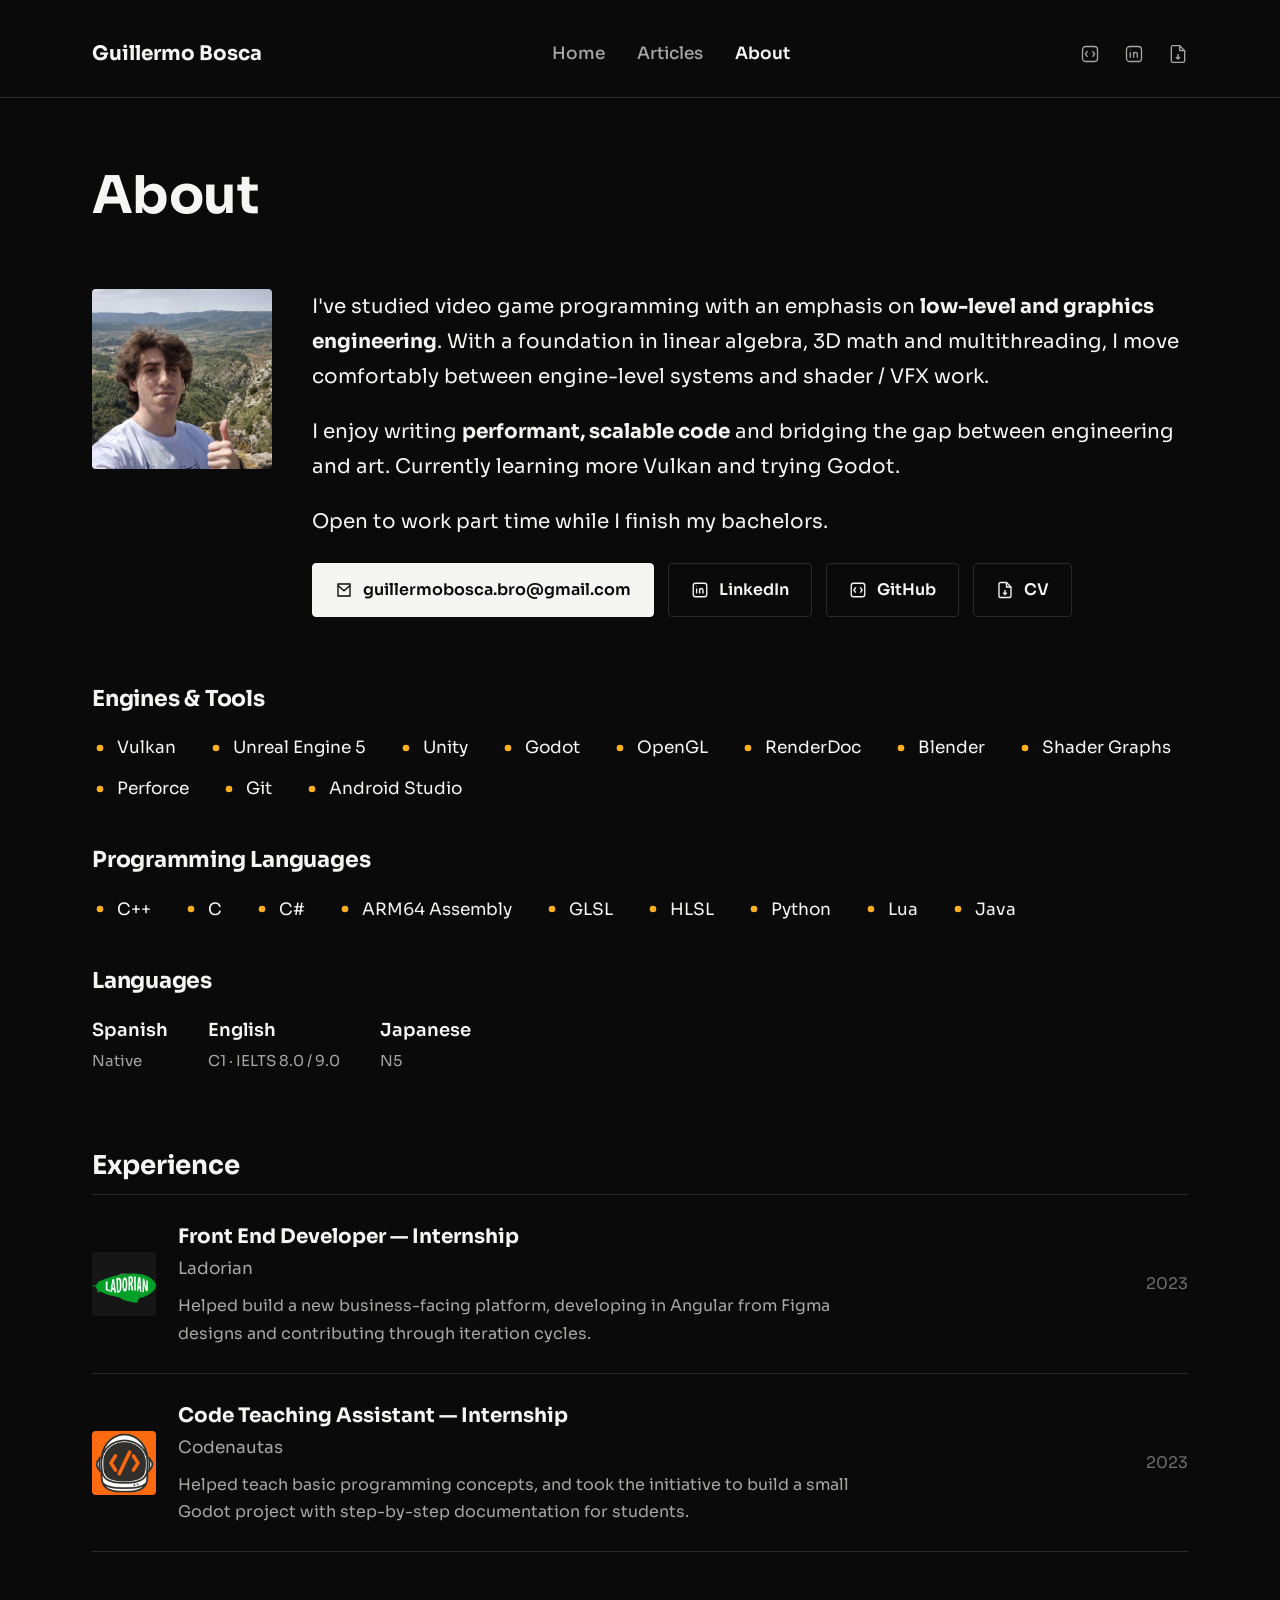
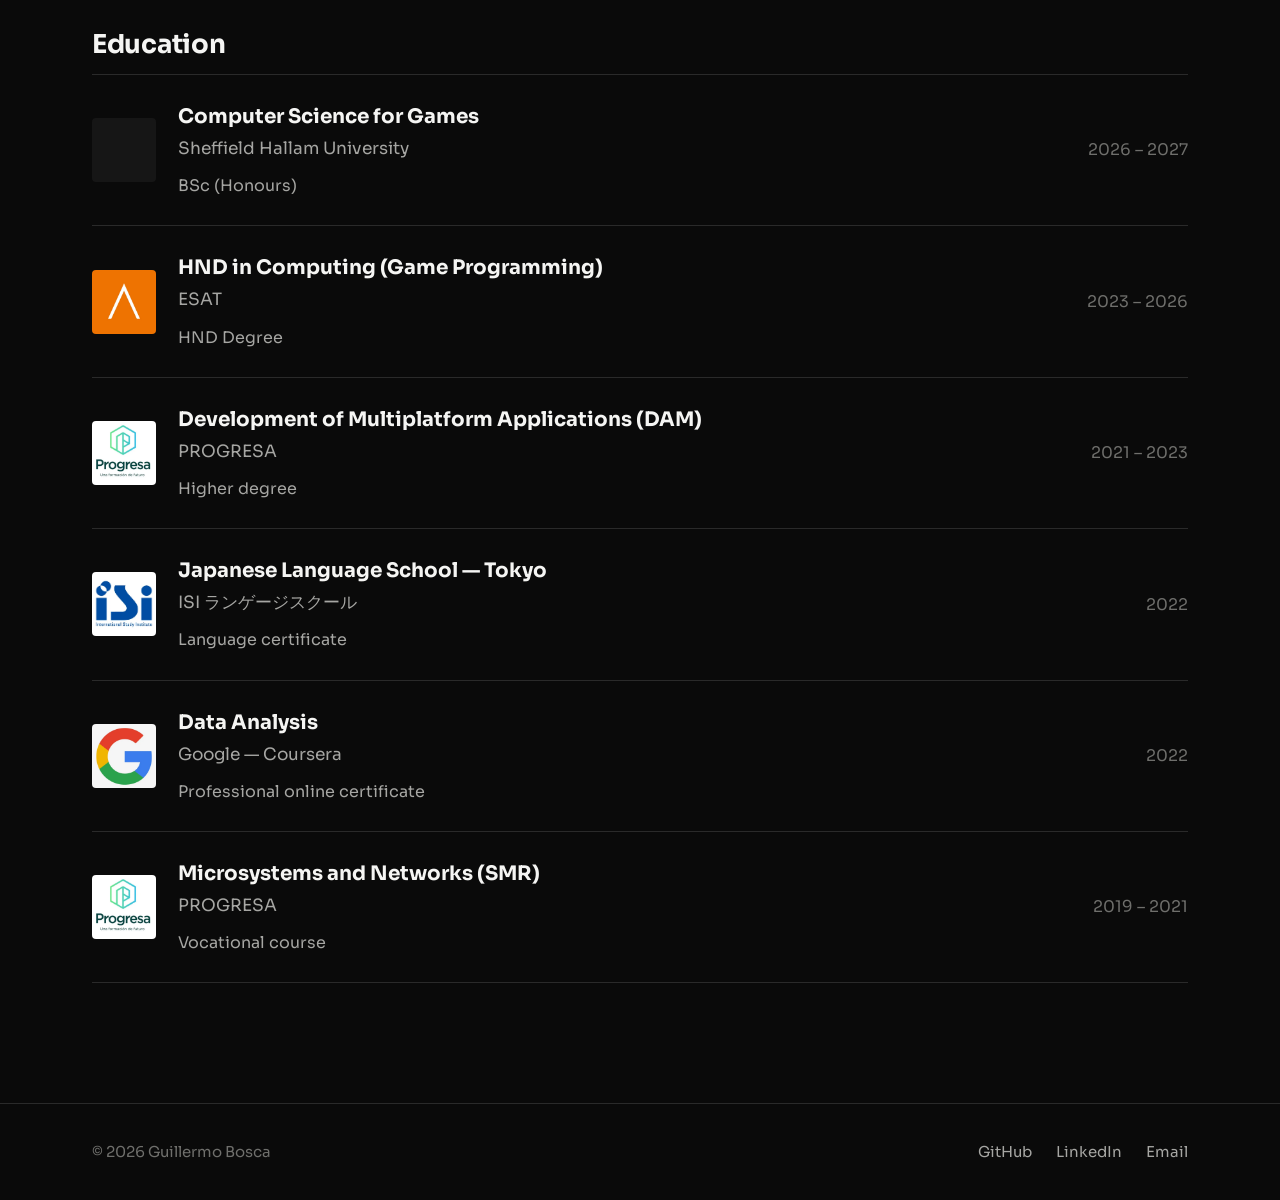
==== about.html @ 236671df "website" ====
<!DOCTYPE html>
<html lang="en">
<head>
<meta charset="UTF-8">
<meta name="viewport" content="width=device-width, initial-scale=1.0">
<title>About — Guillermo Bosca</title>
<meta name="description" content="About Guillermo Bosca — graphics and game engine programmer.">
<link rel="stylesheet" href="css/style.css">
</head>
<body>

<header class="site-header">
  <div class="wrap">
    <a href="index.html" class="logo">Guillermo Bosca</a>
    <nav class="main-nav" aria-label="Primary">
      <a href="index.html">Home</a>
      <a href="articles.html">Articles</a>
      <a href="about.html" class="active">About</a>
    </nav>
    <div class="header-icons">
      <a class="icon-link" href="https://github.com/kenhacodes" target="_blank" rel="noopener" aria-label="GitHub">
        <svg viewBox="0 0 24 24" fill="none" stroke="currentColor" stroke-width="1.6"><rect x="3" y="3" width="18" height="18" rx="4"/><path d="M9 8.5 6.5 12 9 15.5M15 8.5 17.5 12 15 15.5"/></svg>
      </a>
      <a class="icon-link" href="https://linkedin.com/in/guillermo-bosca" target="_blank" rel="noopener" aria-label="LinkedIn">
        <svg viewBox="0 0 24 24" fill="none" stroke="currentColor" stroke-width="1.6"><rect x="3" y="3" width="18" height="18" rx="4"/><line x1="7.5" y1="10" x2="7.5" y2="16.5"/><circle cx="7.5" cy="7" r="0.6" fill="currentColor" stroke="none"/><path d="M11.5 16.5V10M11.5 12.5c0-1.5 1-2.5 2.3-2.5 1.3 0 2.2.9 2.2 2.5v4"/></svg>
      </a>
      <a class="icon-link" href="assets/cv/Guillermo_Bosca_CV.pdf" target="_blank" rel="noopener" aria-label="Download CV (PDF)">
        <svg viewBox="0 0 24 24" fill="none" stroke="currentColor" stroke-width="1.6"><path d="M14 2H6a2 2 0 0 0-2 2v16a2 2 0 0 0 2 2h12a2 2 0 0 0 2-2V8z"/><path d="M14 2v6h6"/><path d="M12 12v6M9.5 15.5 12 18l2.5-2.5"/></svg>
      </a>
    </div>
    <button class="nav-toggle" aria-label="Toggle menu">
      <svg width="20" height="20" viewBox="0 0 24 24" fill="none" stroke="currentColor" stroke-width="2"><line x1="3" y1="6" x2="21" y2="6"/><line x1="3" y1="12" x2="21" y2="12"/><line x1="3" y1="18" x2="21" y2="18"/></svg>
    </button>
  </div>
</header>

<main class="wrap">

  <div class="page-head">
    <h1>About</h1>
  </div>

  <div class="about-row">
    <div class="avatar-block">
    
      <img src="assets/img/covers/profile.webp" alt="Guillermo Bosca" onerror="this.style.display='none'">
    </div>

    <div class="about-bio">
      <p>I've studied video game programming with an emphasis on <strong>low-level and graphics engineering</strong>. With a foundation in linear algebra, 3D math and multithreading, I move comfortably between engine-level systems and shader / VFX work.</p>
      <p>I enjoy writing <strong>performant, scalable code</strong> and bridging the gap between engineering and art. Currently learning more Vulkan and trying Godot.</p>
      <p>Open to work part time while I finish my bachelors.</p>
      <div class="contact-row">
        <a class="btn primary" href="mailto:guillermobosca.bro@gmail.com">
          <svg viewBox="0 0 24 24" fill="none" stroke="currentColor" stroke-width="1.8"><path d="M4 4h16v16H4z"/><path d="m4 6 8 7 8-7"/></svg>
          guillermobosca.bro@gmail.com
        </a>
        <a class="btn" href="https://linkedin.com/in/guillermo-bosca" target="_blank" rel="noopener">
          <svg viewBox="0 0 24 24" fill="none" stroke="currentColor" stroke-width="1.8"><rect x="3" y="3" width="18" height="18" rx="3"/><line x1="7.5" y1="10" x2="7.5" y2="16.5"/><circle cx="7.5" cy="7" r="0.6" fill="currentColor" stroke="none"/><path d="M11.5 16.5V10M11.5 12.5c0-1.5 1-2.5 2.3-2.5 1.3 0 2.2.9 2.2 2.5v4"/></svg>
          LinkedIn
        </a>
        <a class="btn" href="https://github.com/kenhacodes" target="_blank" rel="noopener">
          <svg viewBox="0 0 24 24" fill="none" stroke="currentColor" stroke-width="1.8"><rect x="3" y="3" width="18" height="18" rx="3"/><path d="M9 8.5 6.5 12 9 15.5M15 8.5 17.5 12 15 15.5"/></svg>
          GitHub
        </a>
        <a class="btn" href="assets/cv/Guillermo_Bosca_CV.pdf" target="_blank" rel="noopener">
          <svg viewBox="0 0 24 24" fill="none" stroke="currentColor" stroke-width="1.8"><path d="M14 2H6a2 2 0 0 0-2 2v16a2 2 0 0 0 2 2h12a2 2 0 0 0 2-2V8z"/><path d="M14 2v6h6"/><path d="M12 12v6M9.5 15.5 12 18l2.5-2.5"/></svg>
          CV
        </a>
      </div>
    </div>
  </div>

  <div class="skills-section">
    <div class="skill-block">
      <h3>Engines &amp; Tools</h3>
      <div class="skill-list">
        <span class="skill-item"><svg viewBox="0 0 24 24" fill="currentColor"><circle cx="12" cy="12" r="5"/></svg>Vulkan</span>
        <span class="skill-item"><svg viewBox="0 0 24 24" fill="currentColor"><circle cx="12" cy="12" r="5"/></svg>Unreal Engine 5</span>
        <span class="skill-item"><svg viewBox="0 0 24 24" fill="currentColor"><circle cx="12" cy="12" r="5"/></svg>Unity</span>
        <span class="skill-item"><svg viewBox="0 0 24 24" fill="currentColor"><circle cx="12" cy="12" r="5"/></svg>Godot</span>
        <span class="skill-item"><svg viewBox="0 0 24 24" fill="currentColor"><circle cx="12" cy="12" r="5"/></svg>OpenGL</span>
        <span class="skill-item"><svg viewBox="0 0 24 24" fill="currentColor"><circle cx="12" cy="12" r="5"/></svg>RenderDoc</span>
        <span class="skill-item"><svg viewBox="0 0 24 24" fill="currentColor"><circle cx="12" cy="12" r="5"/></svg>Blender</span>
        <span class="skill-item"><svg viewBox="0 0 24 24" fill="currentColor"><circle cx="12" cy="12" r="5"/></svg>Shader Graphs</span>
        <span class="skill-item"><svg viewBox="0 0 24 24" fill="currentColor"><circle cx="12" cy="12" r="5"/></svg>Perforce</span>
        <span class="skill-item"><svg viewBox="0 0 24 24" fill="currentColor"><circle cx="12" cy="12" r="5"/></svg>Git</span>
        <!--
          <span class="skill-item"><svg viewBox="0 0 24 24" fill="currentColor"><circle cx="12" cy="12" r="5"/></svg>SQL</span>
          <span class="skill-item"><svg viewBox="0 0 24 24" fill="currentColor"><circle cx="12" cy="12" r="5"/></svg>Angular</span>
          <span class="skill-item"><svg viewBox="0 0 24 24" fill="currentColor"><circle cx="12" cy="12" r="5"/></svg>MongoDB</span>
          <span class="skill-item"><svg viewBox="0 0 24 24" fill="currentColor"><circle cx="12" cy="12" r="5"/></svg>Firebase</span>
        -->
        <span class="skill-item"><svg viewBox="0 0 24 24" fill="currentColor"><circle cx="12" cy="12" r="5"/></svg>Android Studio</span>
      </div>
    </div>

    <div class="skill-block">
      <h3>Programming Languages</h3>
      <div class="skill-list">
        <span class="skill-item"><svg viewBox="0 0 24 24" fill="currentColor"><circle cx="12" cy="12" r="5"/></svg>C++</span>
        <span class="skill-item"><svg viewBox="0 0 24 24" fill="currentColor"><circle cx="12" cy="12" r="5"/></svg>C</span>
        <span class="skill-item"><svg viewBox="0 0 24 24" fill="currentColor"><circle cx="12" cy="12" r="5"/></svg>C#</span>
        <span class="skill-item"><svg viewBox="0 0 24 24" fill="currentColor"><circle cx="12" cy="12" r="5"/></svg>ARM64 Assembly</span>
        <span class="skill-item"><svg viewBox="0 0 24 24" fill="currentColor"><circle cx="12" cy="12" r="5"/></svg>GLSL</span>
        <span class="skill-item"><svg viewBox="0 0 24 24" fill="currentColor"><circle cx="12" cy="12" r="5"/></svg>HLSL</span>
        <span class="skill-item"><svg viewBox="0 0 24 24" fill="currentColor"><circle cx="12" cy="12" r="5"/></svg>Python</span>
        <span class="skill-item"><svg viewBox="0 0 24 24" fill="currentColor"><circle cx="12" cy="12" r="5"/></svg>Lua</span>
        <span class="skill-item"><svg viewBox="0 0 24 24" fill="currentColor"><circle cx="12" cy="12" r="5"/></svg>Java</span>
        <!--
          <span class="skill-item"><svg viewBox="0 0 24 24" fill="currentColor"><circle cx="12" cy="12" r="5"/></svg>TypeScript</span>
        -->
    
      </div>
    </div>

    <div class="skill-block">
      <h3>Languages</h3>
      <div class="langs-row">
        <div><div class="name">Spanish</div><div class="lvl">Native</div></div>
        <div><div class="name">English</div><div class="lvl">C1 · IELTS 8.0 / 9.0</div></div>
        <div><div class="name">Japanese</div><div class="lvl">N5</div></div>
      </div>
    </div>
  </div>

  <div class="section-head"><h2>Experience</h2></div>
  <div class="entry-list">
    <div class="entry-row">
      <div class="entry-logo">
        <img src="assets/img/logos/ladorian.webp" alt="" onerror="this.style.display='none'">
        <svg viewBox="0 0 24 24" fill="none" stroke="currentColor" stroke-width="1.6"><rect x="3" y="7" width="18" height="13" rx="2"/><path d="M8 7V5a2 2 0 0 1 2-2h4a2 2 0 0 1 2 2v2"/><line x1="3" y1="13" x2="21" y2="13"/></svg>
      </div>
      <div class="entry-body">
        <div class="role">Front End Developer — Internship</div>
        <div class="org">Ladorian</div>
        <p class="desc">Helped build a new business-facing platform, developing in Angular from Figma designs and contributing through iteration cycles.</p>
      </div>
      <div class="entry-period">2023</div>
    </div>
    <div class="entry-row">
      <div class="entry-logo">
        <img src="assets/img/logos/codenautas.webp" alt="" onerror="this.style.display='none'">
        <svg viewBox="0 0 24 24" fill="none" stroke="currentColor" stroke-width="1.6"><rect x="3" y="7" width="18" height="13" rx="2"/><path d="M8 7V5a2 2 0 0 1 2-2h4a2 2 0 0 1 2 2v2"/><line x1="3" y1="13" x2="21" y2="13"/></svg>
      </div>
      <div class="entry-body">
        <div class="role">Code Teaching Assistant — Internship</div>
        <div class="org">Codenautas</div>
        <p class="desc">Helped teach basic programming concepts, and took the initiative to build a small Godot project with step-by-step documentation for students.</p>
      </div>
      <div class="entry-period">2023</div>
    </div>
  </div>

  <div class="section-head"><h2>Education</h2></div>
  <div class="entry-list">
    <div class="entry-row">
      <div class="entry-logo">
        <img src="assets/img/logos/SHU.webp" alt="" onerror="this.style.display='none'">
      </div>
      <div class="entry-body">
        <div class="role">Computer Science for Games</div>
        <div class="org">Sheffield Hallam University</div>
        <p class="desc">BSc (Honours)</p>
      </div>
      <div class="entry-period">2026 – 2027</div>
    </div>
    <div class="entry-row">
      <div class="entry-logo">
        <img src="assets/img/logos/esat.webp" alt="" onerror="this.style.display='none'">
        <svg viewBox="0 0 24 24" fill="none" stroke="currentColor" stroke-width="1.6"><rect x="3" y="7" width="18" height="13" rx="2"/><path d="M8 7V5a2 2 0 0 1 2-2h4a2 2 0 0 1 2 2v2"/><line x1="3" y1="13" x2="21" y2="13"/></svg>
      </div>
      <div class="entry-body">
        <div class="role">HND in Computing (Game Programming)</div>
        <div class="org">ESAT</div>
        <p class="desc">HND Degree</p>
      </div>
      <div class="entry-period">2023 – 2026</div>
    </div>
    <div class="entry-row">
      <div class="entry-logo">
        <img src="assets/img/logos/progresa.webp" alt="" onerror="this.style.display='none'">
        <svg viewBox="0 0 24 24" fill="none" stroke="currentColor" stroke-width="1.6"><rect x="3" y="7" width="18" height="13" rx="2"/><path d="M8 7V5a2 2 0 0 1 2-2h4a2 2 0 0 1 2 2v2"/><line x1="3" y1="13" x2="21" y2="13"/></svg>
      </div>
      <div class="entry-body">
        <div class="role">Development of Multiplatform Applications (DAM)</div>
        <div class="org">PROGRESA</div>
        <p class="desc">Higher degree</p>
      </div>
      <div class="entry-period">2021 – 2023</div>
    </div>
    <div class="entry-row">
      <div class="entry-logo">
        <img src="assets/img/logos/isi.webp" alt="" onerror="this.style.display='none'">
        <svg viewBox="0 0 24 24" fill="none" stroke="currentColor" stroke-width="1.6"><rect x="3" y="7" width="18" height="13" rx="2"/><path d="M8 7V5a2 2 0 0 1 2-2h4a2 2 0 0 1 2 2v2"/><line x1="3" y1="13" x2="21" y2="13"/></svg>
      </div>
      <div class="entry-body">
        <div class="role">Japanese Language School — Tokyo</div>
        <div class="org">ISI ランゲージスクール</div>
        <p class="desc">Language certificate</p>
      </div>
      <div class="entry-period">2022</div>
    </div>
    <div class="entry-row">
      <div class="entry-logo">
        <img src="assets/img/logos/google.webp" alt="" onerror="this.style.display='none'">
        <svg viewBox="0 0 24 24" fill="none" stroke="currentColor" stroke-width="1.6"><rect x="3" y="7" width="18" height="13" rx="2"/><path d="M8 7V5a2 2 0 0 1 2-2h4a2 2 0 0 1 2 2v2"/><line x1="3" y1="13" x2="21" y2="13"/></svg>
      </div>
      <div class="entry-body">
        <div class="role">Data Analysis</div>
        <div class="org">Google — Coursera</div>
        <p class="desc">Professional online certificate</p>
      </div>
      <div class="entry-period">2022</div>
    </div>
    <div class="entry-row">
      <div class="entry-logo">
        <img src="assets/img/logos/progresa.webp" alt="" onerror="this.style.display='none'">
        <svg viewBox="0 0 24 24" fill="none" stroke="currentColor" stroke-width="1.6"><rect x="3" y="7" width="18" height="13" rx="2"/><path d="M8 7V5a2 2 0 0 1 2-2h4a2 2 0 0 1 2 2v2"/><line x1="3" y1="13" x2="21" y2="13"/></svg>
      </div>
      <div class="entry-body">
        <div class="role">Microsystems and Networks (SMR)</div>
        <div class="org">PROGRESA</div>
        <p class="desc">Vocational course</p>
      </div>
      <div class="entry-period">2019 – 2021</div>
    </div>
  </div>

</main>

<footer class="site-footer">
  <div class="wrap">
    <p>&copy; 2026 Guillermo Bosca</p>
    <div class="footer-links">
      <a href="https://github.com/kenhacodes" target="_blank" rel="noopener">GitHub</a>
      <a href="https://linkedin.com/in/guillermo-bosca" target="_blank" rel="noopener">LinkedIn</a>
      <a href="mailto:guillermobosca.bro@gmail.com">Email</a>
    </div>
  </div>
</footer>

<script src="js/main.js"></script>
</body>
</html>
---- css/style.css ----
/* ==========================================================================
   Guillermo Bosca — Portfolio
   Minimal, bold, editorial. Flat dark background (add your own photo/video
   where noted), one confident type family at heavy weights, no chrome.
   ========================================================================== */

@import url('https://fonts.googleapis.com/css2?family=Sora:wght@400;500;600;700;800&display=swap');

:root{
  --bg:            #0a0a0a;
  --bg-elev-1:     #161616;
  --bg-elev-2:     #1f1f1f;
  --line:          #2a2a2a;

  --text:          #f5f5f3;
  --text-muted:    #a6a6a3;
  --text-dim:      #6f6f6c;

  --accent:        #ffb020;

  --font: 'Sora', 'Helvetica Neue', Arial, sans-serif;

  --radius: 4px;
  --header-h: 88px;
  --maxw: 1160px;
}

*, *::before, *::after{ box-sizing: border-box; }
html{ scroll-behavior: smooth; font-size: 17px; }
/*
body{
  margin:0;
  background: var(--bg);
  color: var(--text);
  font-family: var(--font);
  font-size: 1.05rem;
  line-height: 1.6;
  -webkit-font-smoothing: antialiased;
}
*/
body{
  margin:0;
  padding-top: 10px;
  background: var(--bg) url("../assets/img/gallery/fondo7.png") top center / 100% auto no-repeat scroll;
  color: var(--text);
  font-family: var(--font);
  font-size: 1.05rem;
  line-height: 1.6;
  -webkit-font-smoothing: antialiased;
}

img{ max-width:100%; display:block; }
a{ color: inherit; text-decoration: none; }
ul{ margin:0; padding:0; list-style:none; }
h1,h2,h3,h4{ font-family: var(--font); font-weight:700; margin:0; letter-spacing:-0.01em; }
p{ margin:0; }
button{ font-family: var(--font); }

::selection{ background: var(--accent); color:#0a0a0a; }

:focus-visible{
  outline: 2px solid var(--accent);
  outline-offset: 3px;
}

.wrap{
  max-width: var(--maxw);
  margin: 0 auto;
  padding: 0 32px;
}

/* ---------- Header ---------- */
.site-header{
  position: sticky;
  top:0;
  z-index: 100;
  height: var(--header-h);
  display:flex;
  align-items:center;
  background: var(--bg);
  border-bottom: 1px solid var(--line);
}
.site-header .wrap{
  width:100%;
  display:flex;
  align-items:center;
  justify-content:space-between;
  gap: 24px;
}
.logo{
  font-size: 20px;
  font-weight: 700;
  color: var(--text);
  white-space: nowrap;
}

.main-nav{
  display:flex;
  gap: 32px;
}
.main-nav a{
  font-size: 17px;
  font-weight: 500;
  color: var(--text-muted);
  transition: color .15s ease;
}
.main-nav a:hover{ color: var(--text); }
.main-nav a.active{ color: var(--text); font-weight: 600; }

.header-icons{
  display:flex;
  align-items:center;
  gap: 24px;
}
.icon-link{
  display:flex;
  align-items:center;
  gap:8px;
  color: var(--text-muted);
  font-size: 15px;
  font-weight: 500;
  transition: color .15s ease;
}
.icon-link svg{ width:20px; height:20px; }
.icon-link:hover{ color: var(--text); }

.nav-toggle{ display:none; }

/* ---------- Buttons ---------- */
.btn{
  display:inline-flex;
  align-items:center;
  gap:10px;
  font-size: 16px;
  font-weight: 600;
  padding: 13px 22px;
  border-radius: var(--radius);
  border: 1px solid var(--line);
  color: var(--text);
  transition: all .15s ease;
}
.btn:hover{ border-color: var(--text); }
.btn.primary{ background: var(--text); border-color: var(--text); color:#0a0a0a; }
.btn.primary:hover{ background: var(--accent); border-color: var(--accent); }
.btn svg{ width:18px; height:18px; }

/* ---------- Footer ---------- */
.site-footer{
  border-top: 1px solid var(--line);
  margin-top: 120px;
  padding: 36px 0;
}
.site-footer .wrap{
  display:flex;
  justify-content:space-between;
  align-items:center;
  flex-wrap:wrap;
  gap:16px;
}
.site-footer p{ font-size: 15px; color: var(--text-dim); }
.footer-links{ display:flex; gap:24px; }
.footer-links a{ font-size:15px; color:var(--text-muted); }
.footer-links a:hover{ color: var(--text); }

/* ---------- Home hero ---------- */
.hero{ padding: 64px 0 48px; }
.hero h1{ font-size: clamp(38px, 6vw, 60px); }
.hero .role{
  font-size: 20px;
  color: var(--text-muted);
  margin-top: 10px;
}

/* ---------- Project grid / cards ---------- */
.project-grid{
  display:grid;
  grid-template-columns: repeat(2, 1fr);
  gap: 28px;
  padding: 8px 0 40px;
}
.card{
  position:relative;
  display:block;
  border-radius: var(--radius);
  overflow:hidden;
  background: var(--bg-elev-1);
}
.card-media{
  position:relative;
  aspect-ratio: 4/3;
  overflow:hidden;
  background: var(--bg-elev-1);
}
.card-media img,
.card-media video{
  position:absolute; inset:0;
  width:100%; height:100%;
  object-fit: cover;
  transition: transform .5s cubic-bezier(.2,.7,.2,1), opacity .35s ease;
}
.card-media video{ opacity:0; }
.card:hover .card-media img{ transform: scale(1.04); }
.card:hover .card-media video{ opacity:1; }

.media-placeholder{
  position:absolute; inset:0;
  display:flex; flex-direction:column; align-items:center; justify-content:center;
  gap:10px;
  color: var(--text-dim);
}
.media-placeholder svg{ width:34px; height:34px; }
.media-placeholder span{ font-size:14px; font-weight:500; }

.card-scrim{
  position:absolute; inset:0;
  background: linear-gradient(180deg, transparent 45%, rgba(0,0,0,.85) 100%);
  z-index:2;
}
.card-copy{
  position:absolute;
  left:20px; right:20px; bottom:18px;
  z-index:3;
}
.card-copy .t{ font-size:21px; font-weight:700; color:var(--text); }
.card-copy .s{ font-size:15px; color: var(--text-muted); margin-top:4px; }

/* ---------- About page ---------- */
.about-row{
  display:flex;
  gap: 40px;
  align-items:flex-start;
  margin-top: 44px;
}
.avatar-block{
  flex: 0 0 180px;
  width: 180px;
  height: 180px;
  border-radius: var(--radius);
  background: var(--bg-elev-1);
  overflow:hidden;
  position:relative;
}
.avatar-block img{ position:absolute; inset:0; width:100%; height:100%; object-fit:cover; }
.about-bio{ flex:1; min-width:0; }
.about-bio p{ font-size:20px; color:var(--text); line-height:1.75; margin-bottom:20px; max-width: 62ch; }
.about-bio strong{ font-weight:700; }

.contact-row{ display:flex; flex-wrap:wrap; gap:14px; margin-top:24px; }

.skills-section{ margin-top: 64px; }
.skill-block{ margin-bottom: 40px; }
.skill-block h3{ font-size:22px; margin-bottom:18px; }

.skill-list{ display:flex; flex-wrap:wrap; column-gap:32px; row-gap:14px; }
.skill-item{ display:inline-flex; align-items:center; gap:9px; font-size:17px; color:var(--text); }
.skill-item svg{ width:16px; height:16px; color: var(--accent); flex-shrink:0; }

.langs-row{ display:flex; gap:40px; flex-wrap:wrap; }
.langs-row div .name{ font-size:18px; font-weight:600; color:var(--text); margin-bottom:4px;}
.langs-row div .lvl{ font-size:15px; color:var(--text-muted); }

.section-head{ margin: 72px 0 8px; }
.section-head h2{ font-size: 26px; }

/* company / education rows */
.entry-list{ margin-top: 8px; }
.entry-row{
  display:flex;
  align-items:center;
  gap: 22px;
  padding: 26px 0;
  border-top: 1px solid var(--line);
}
.entry-list .entry-row:last-child{ border-bottom: 1px solid var(--line); }
.entry-logo{
  position:relative;
  flex: 0 0 64px;
  width:64px; height:64px;
  border-radius: var(--radius);
  background: var(--bg-elev-1);
  display:flex; align-items:center; justify-content:center;
  color: var(--text-dim);
  overflow:hidden;
}
.entry-logo svg{ width:26px; height:26px; }
.entry-logo img{ position:absolute; inset:0; width:100%; height:100%; object-fit:cover; }
.entry-body{ flex:1; min-width:0; }
.entry-body .role{ font-size:20px; font-weight:700; color:var(--text); }
.entry-body .org{ font-size:17px; color:var(--text-muted); margin-top:2px; }
.entry-body p.desc{ font-size:16px; color:var(--text-muted); line-height:1.7; margin-top:10px; max-width:60ch; }
.entry-period{ flex: 0 0 auto; font-size:16px; color:var(--text-dim); white-space:nowrap; margin-left:auto; padding-left:16px; }

/* ---------- Project detail page ---------- */
.project-hero{
  margin-top: 0;
  padding: 72px 0 56px;
  position:relative;
  border-bottom: 1px solid var(--line);
}
.project-hero-bg{
  position:absolute; inset:0;
  background: var(--bg-elev-1);
  z-index:0;
  overflow:hidden;
}
.project-hero-bg img{
  position:absolute; inset:0;
  width:100%; height:100%;
  object-fit: cover;
}
.project-hero-bg::after{
  content:'';
  position:absolute; inset:0;
  background: linear-gradient(180deg, rgba(10,10,10,.35), rgba(10,10,10,.85));
}
.project-hero .wrap{ position:relative; z-index:1; }

.return-link{
  display:inline-block;
  font-size: 15px;
  font-weight:600;
  letter-spacing: 0.06em;
  text-transform: uppercase;
  color: var(--text-muted);
  margin-bottom: 32px;
}
.return-link:hover{ color: var(--text); }

.project-hero h1{ font-size: clamp(36px, 6vw, 68px); max-width: 20ch; }
.project-hero .subtitle{ font-size: 22px; color: var(--text-muted); margin-top: 12px; }

.project-video{
  margin-top: 44px;
  position: relative;
  width: 100%;
  aspect-ratio: 16/9;
  border-radius: var(--radius);
  overflow: hidden;
  background: var(--bg-elev-1);
}
.project-video iframe{
  position: absolute;
  inset: 0;
  width: 100%;
  height: 100%;
  border: 0;
}

.meta-lines{ margin-top: 44px; }
.meta-lines p{ font-size:19px; color:var(--text-muted); margin-bottom:8px; }
.meta-lines p strong{ color:var(--text); font-weight:700; }

.project-description{ margin-top: 36px; max-width: 74ch; }
.project-description p{ font-size:19px; color:var(--text-muted); line-height:1.85; margin-bottom:22px; }

.fact-columns{
  display:grid;
  grid-template-columns: repeat(3, 1fr);
  gap: 48px;
  margin-top: 56px;
}
.fact-col h3{ font-size:22px; margin-bottom:18px; }
.fact-col li{
  font-size:17px;
  color:var(--text-muted);
  line-height:1.6;
  margin-bottom:12px;
  padding-left: 18px;
  position:relative;
}
.fact-col li::before{
  content:'';
  position:absolute; left:0; top:10px;
  width:7px; height:7px;
  border-radius:50%;
  background: var(--accent);
}

.gallery{
  margin-top: 64px;
  display:grid;
  grid-template-columns: repeat(3, 1fr);
  gap: 18px;
}
.gallery-slot{
  aspect-ratio: 4/3;
  border-radius: var(--radius);
  background: var(--bg-elev-1);
  display:flex; align-items:center; justify-content:center;
  position:relative;
  overflow:hidden;
}
.gallery-slot img{ position:absolute; inset:0; width:100%; height:100%; object-fit:cover; }

.next-project{
  margin-top: 90px;
  border-top: 1px solid var(--line);
  padding-top: 32px;
}
.next-project .k{ font-size:15px; color:var(--text-dim); margin-bottom:8px;}
.next-project a{ font-size:24px; font-weight:700; }
.next-project a:hover{ color:var(--accent); }

/* ---------- Articles ---------- */
.page-head{ padding: 56px 0 8px; }
.page-head h1{ font-size: clamp(34px, 5vw, 52px); }

.articles-list{ margin-top: 32px; }
.articles-row{
  display:flex;
  align-items:baseline;
  gap: 24px;
  padding: 28px 0;
  border-top: 1px solid var(--line);
}
.articles-list .articles-row:last-child{ border-bottom: 1px solid var(--line); }
.articles-row .date{ font-size:15px; color:var(--text-dim); flex:0 0 90px; }
.articles-row .title{ font-size:22px; font-weight:700; flex:1; }
.articles-row:hover .title{ color:var(--accent); }

.empty-state{
  margin-top: 40px;
  padding: 72px 0;
}
.empty-state h3{ font-size:22px; margin-bottom:10px; }
.empty-state p{ font-size:17px; color:var(--text-muted); max-width:50ch; }

/* articles post template */
.post-head{ padding: 56px 0 0; max-width: 76ch; }
.post-head h1{ font-size: clamp(32px,5vw,50px); margin: 14px 0 16px; }
.post-meta{ display:flex; gap:20px; font-size:15px; color:var(--text-dim); }
.post-cover{
  margin-top: 40px;
  aspect-ratio: 16/8;
  border-radius: var(--radius);
  overflow:hidden;
  background: var(--bg-elev-1);
}
.post-body{ max-width: 72ch; margin: 48px auto 0; }
.post-body p{ font-size:19px; color:var(--text-muted); line-height:1.85; margin-bottom:22px; }
.post-body h2{ font-size:26px; margin: 42px 0 16px; }
.post-body blockquote{
  border-left:3px solid var(--accent);
  padding-left:22px; margin: 30px 0;
  font-size:20px; color: var(--text);
}
.post-body code{ background:var(--bg-elev-1); padding:2px 6px; border-radius:3px; font-size:16px; }
.post-body pre{ background:var(--bg-elev-1); border-radius:var(--radius); padding:20px; overflow:auto; margin:24px 0; }
.post-body pre code{ background:none; padding:0; }

/* ---------- Responsive ---------- */
@media (max-width: 860px){
  .project-grid{ grid-template-columns: 1fr; }
  .fact-columns{ grid-template-columns: 1fr; gap:32px; }
  .gallery{ grid-template-columns: repeat(2,1fr); }
  .about-row{ flex-direction:column; }
  .avatar-block{ width:140px; height:140px; flex-basis:140px; }
  .main-nav{ display:none; }
  .nav-toggle{
    display:flex; align-items:center; justify-content:center;
    width:40px; height:40px; color:var(--text);
  }
  body.nav-open .main-nav{
    display:flex; flex-direction:column;
    position:fixed; top: var(--header-h); left:0; right:0;
    background: var(--bg); border-bottom:1px solid var(--line);
    padding: 8px 32px 20px; gap:4px; z-index:99;
  }
  .body.nav-open .main-nav a{ padding: 10px 0; }
  .entry-row{ flex-wrap:wrap; }
  .entry-period{ margin-left:0; flex-basis:100%; padding-left:86px; margin-top:-8px; }
}
@media (max-width: 540px){
  .wrap{ padding: 0 20px; }
  .gallery{ grid-template-columns: 1fr; }
  .articles-row{ flex-direction:column; gap:6px; }
  .articles-row .date{ flex-basis:auto; }
}

@media (prefers-reduced-motion: reduce){
  *{ animation-duration: 0.001ms !important; animation-iteration-count: 1 !important; transition-duration: 0.001ms !important; }
  html{ scroll-behavior: auto; }
}
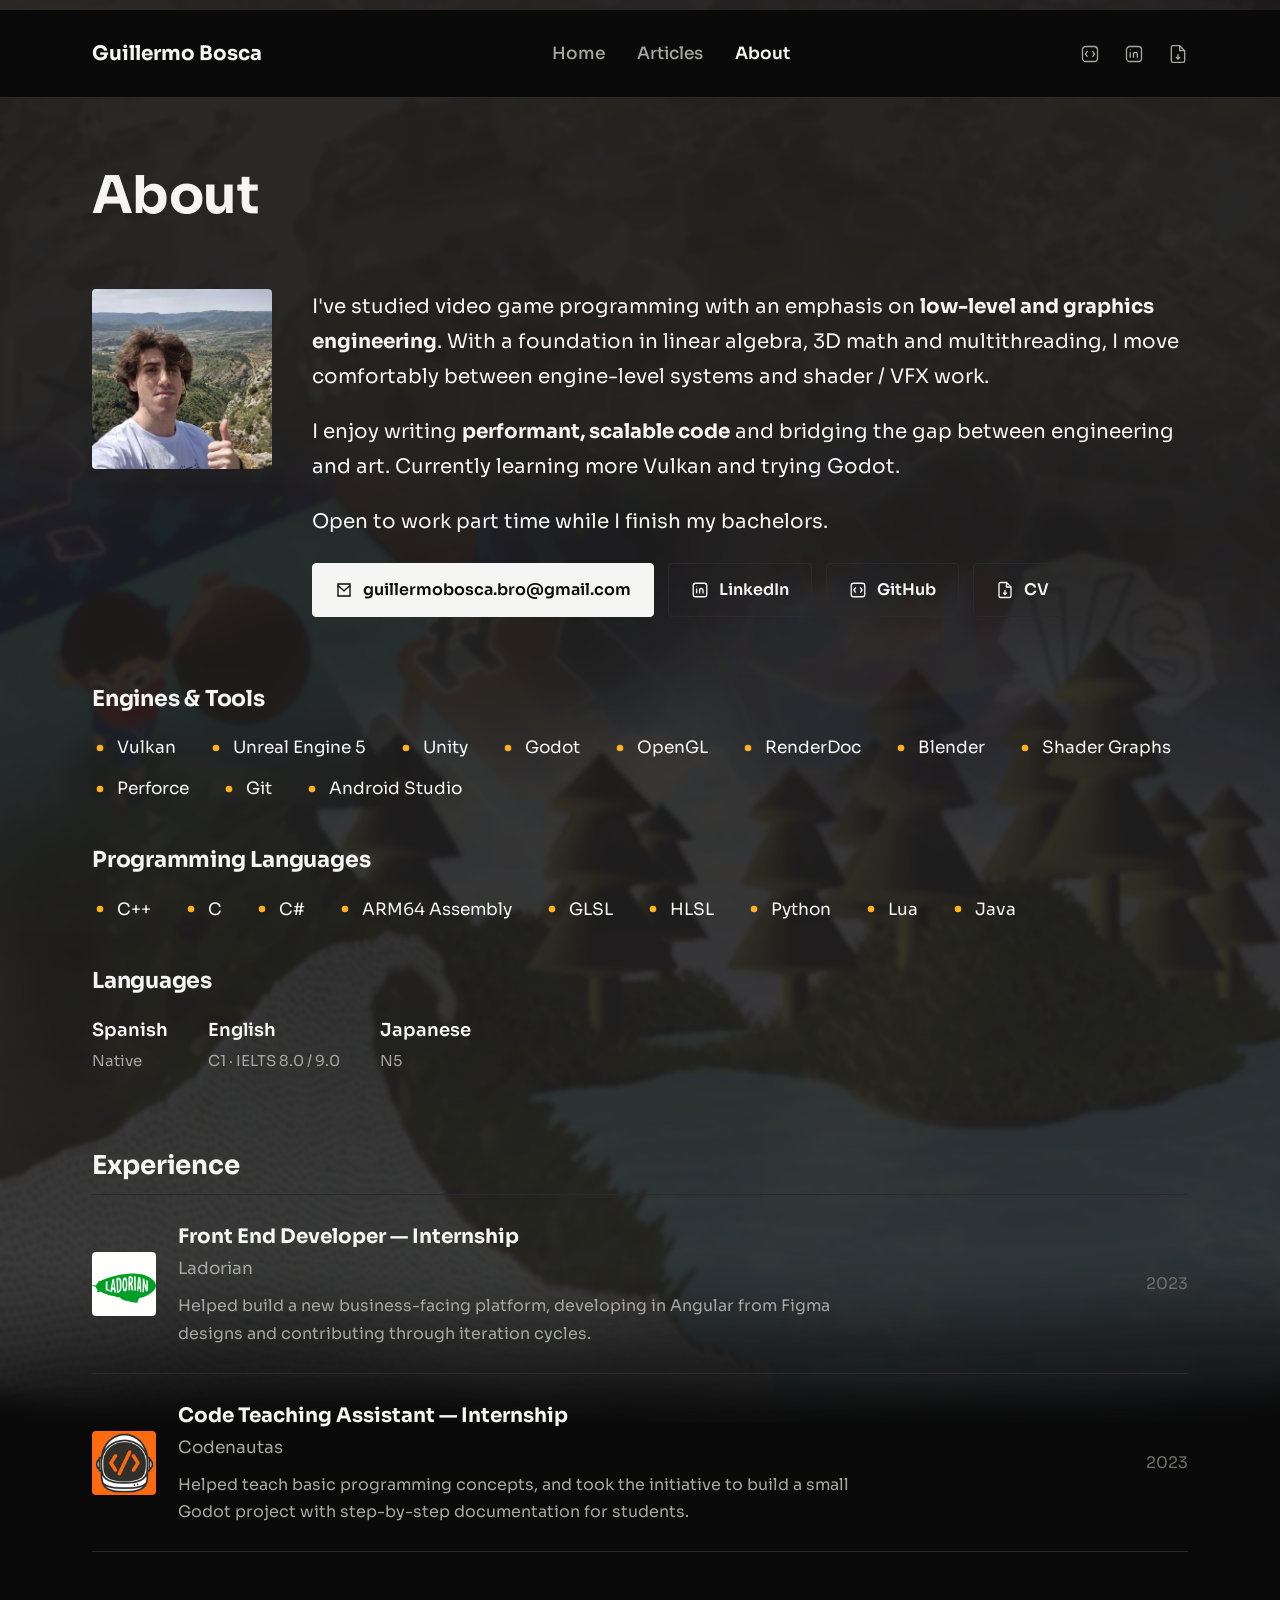
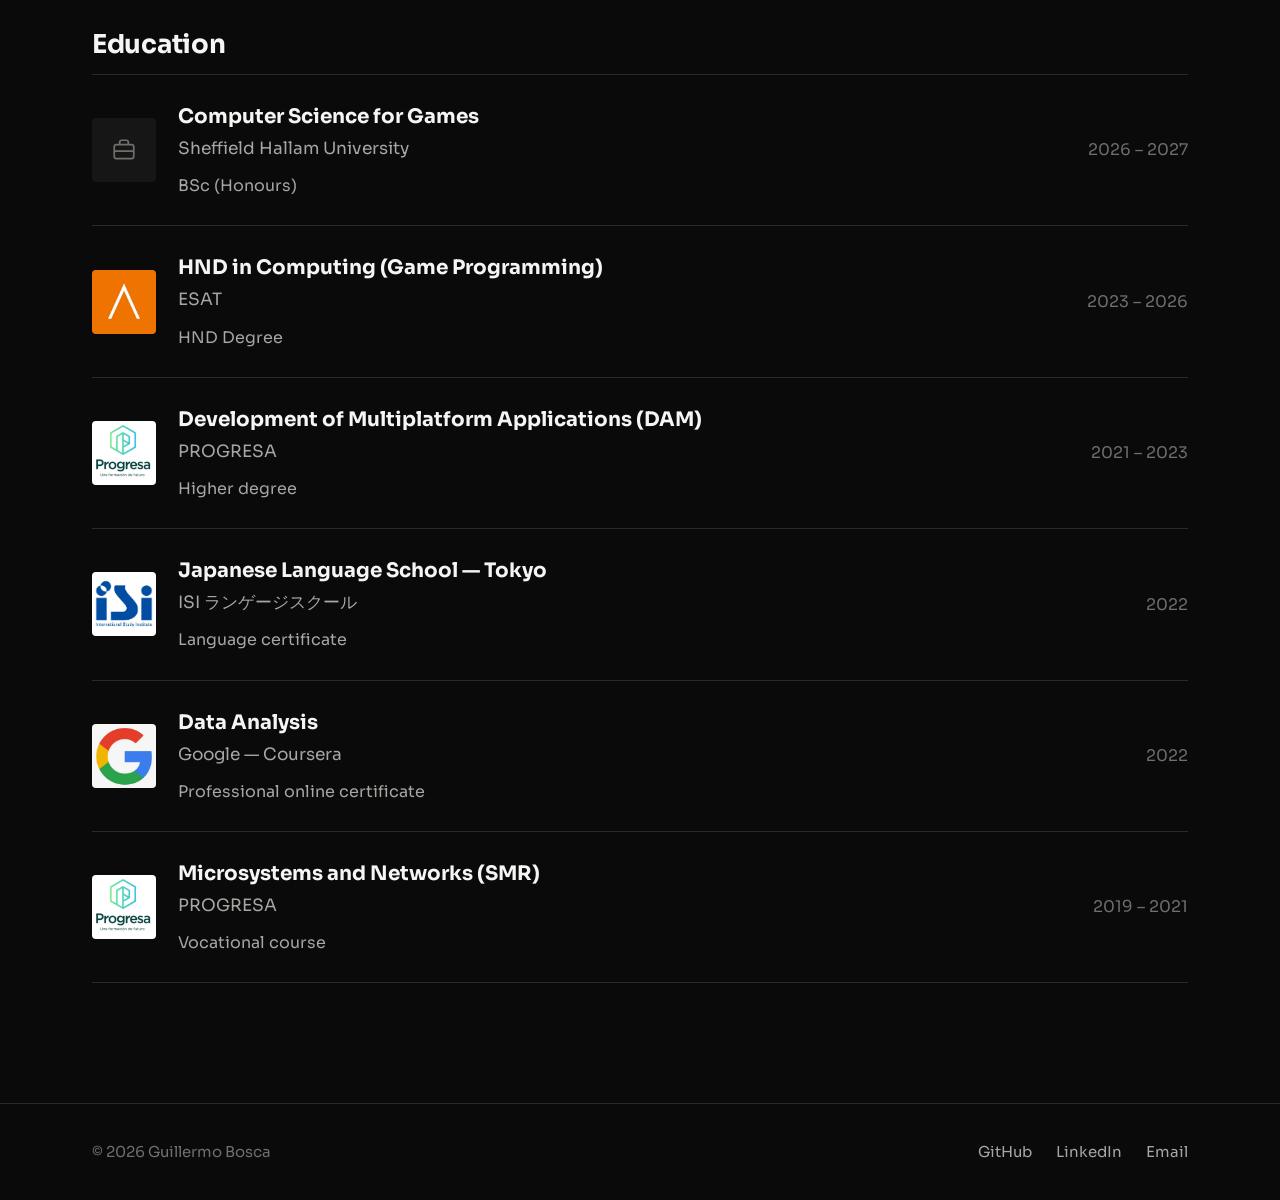
==== commit c1334362: "small fix i hope" ====
--- a/about.html
+++ b/about.html
@@ -157,6 +157,8 @@
     <div class="entry-row">
       <div class="entry-logo">
         <img src="assets/img/logos/SHU.webp" alt="" onerror="this.style.display='none'">
+        <svg viewBox="0 0 24 24" fill="none" stroke="currentColor" stroke-width="1.6"><rect x="3" y="7" width="18" height="13" rx="2"/><path d="M8 7V5a2 2 0 0 1 2-2h4a2 2 0 0 1 2 2v2"/><line x1="3" y1="13" x2="21" y2="13"/></svg>
+
       </div>
       <div class="entry-body">
         <div class="role">Computer Science for Games</div>
--- a/css/style.css
+++ b/css/style.css
@@ -458,7 +458,7 @@
   .main-nav{ display:none; }
   .nav-toggle{
     display:flex; align-items:center; justify-content:center;
-    width:40px; height:40px; color:var(--text);
+    width:40px; height:40px; color:var(black);
   }
   body.nav-open .main-nav{
     display:flex; flex-direction:column;
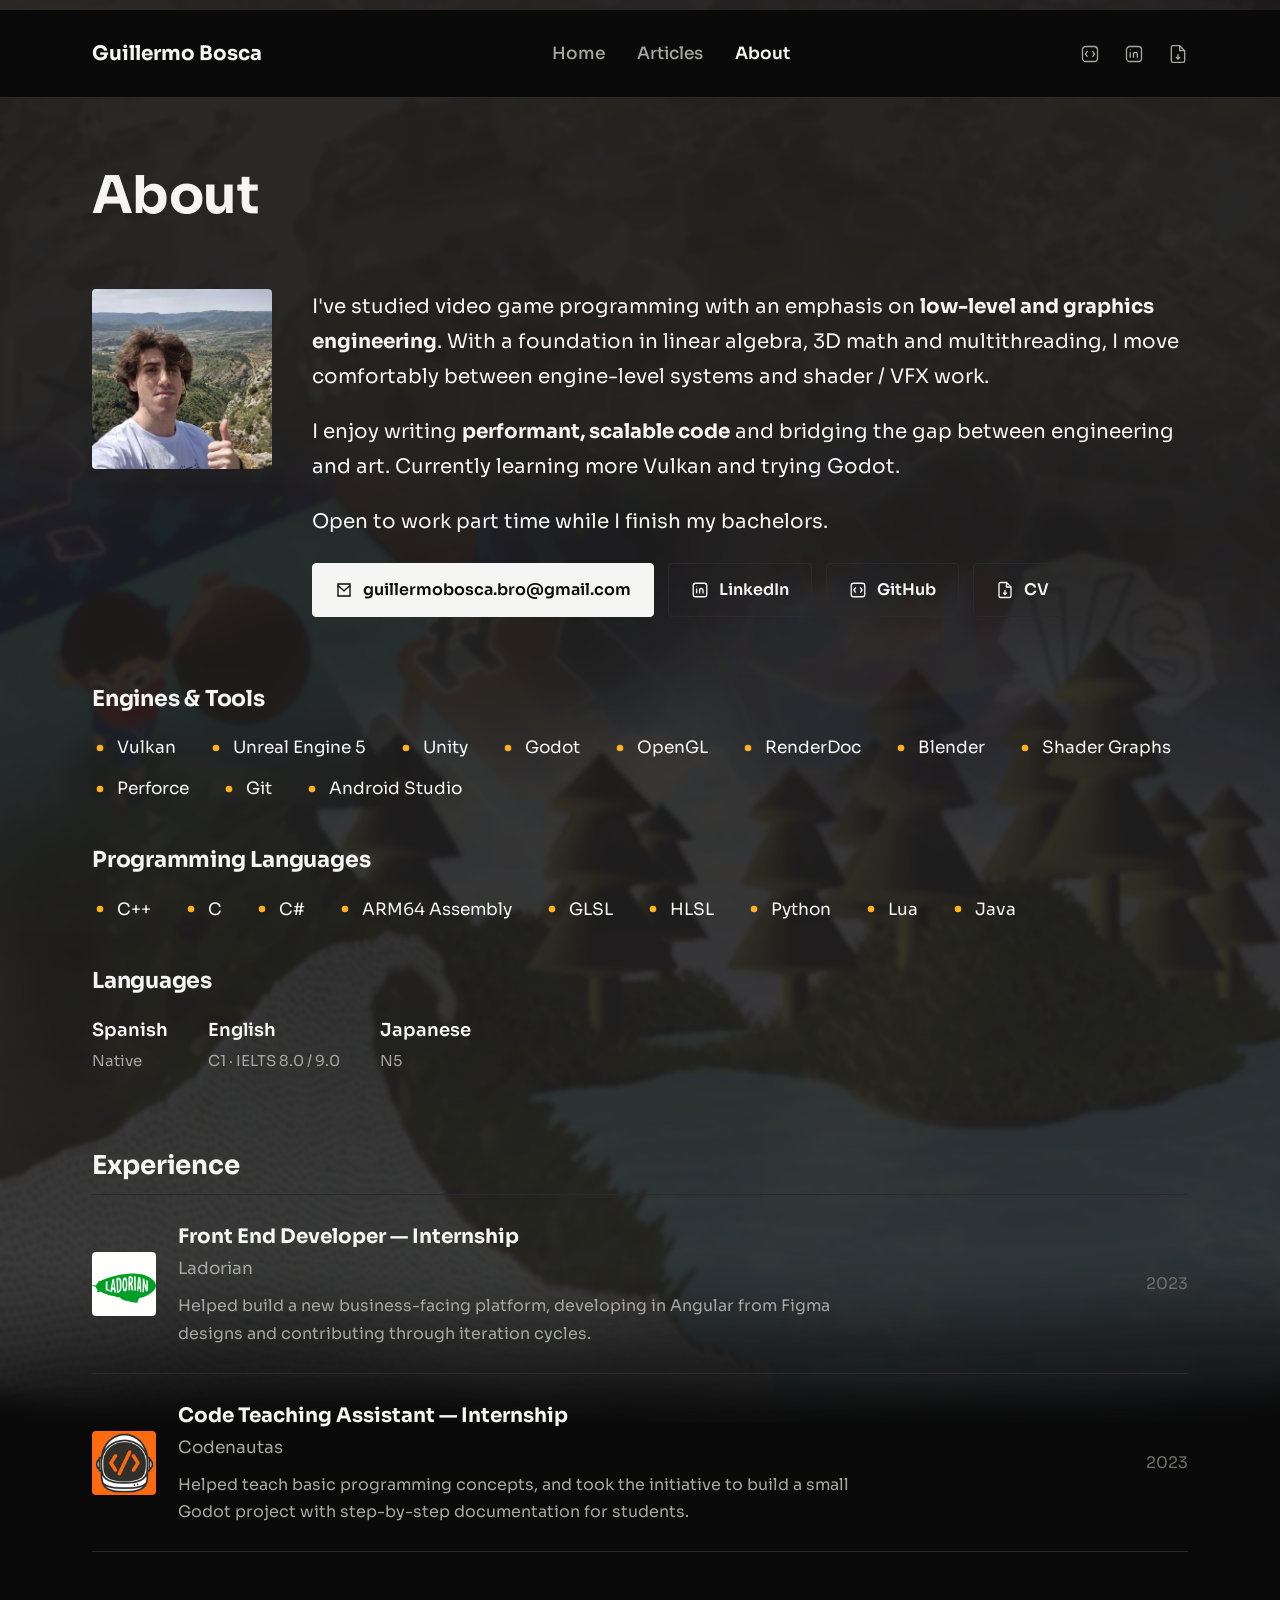
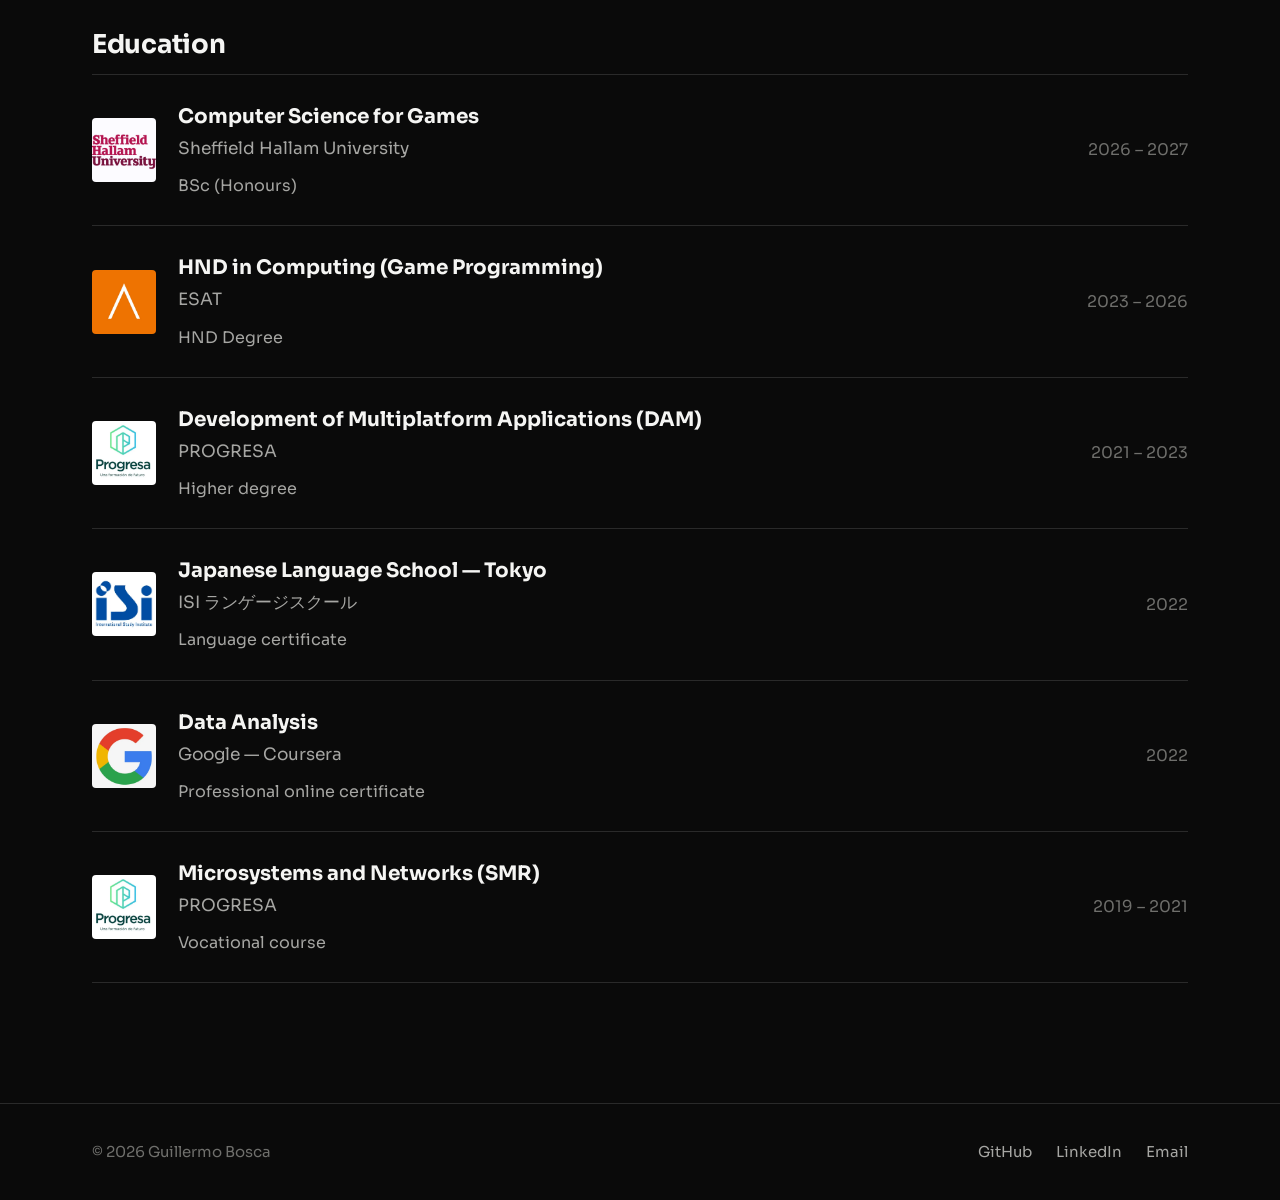
==== commit b5c8be5e: "the logo was not working because im dumb lol" ====
--- a/about.html
+++ b/about.html
@@ -156,7 +156,7 @@
   <div class="entry-list">
     <div class="entry-row">
       <div class="entry-logo">
-        <img src="assets/img/logos/SHU.webp" alt="" onerror="this.style.display='none'">
+        <img src="assets/img/logos/shu.webp" alt="" onerror="this.style.display='none'">
         <svg viewBox="0 0 24 24" fill="none" stroke="currentColor" stroke-width="1.6"><rect x="3" y="7" width="18" height="13" rx="2"/><path d="M8 7V5a2 2 0 0 1 2-2h4a2 2 0 0 1 2 2v2"/><line x1="3" y1="13" x2="21" y2="13"/></svg>
 
       </div>
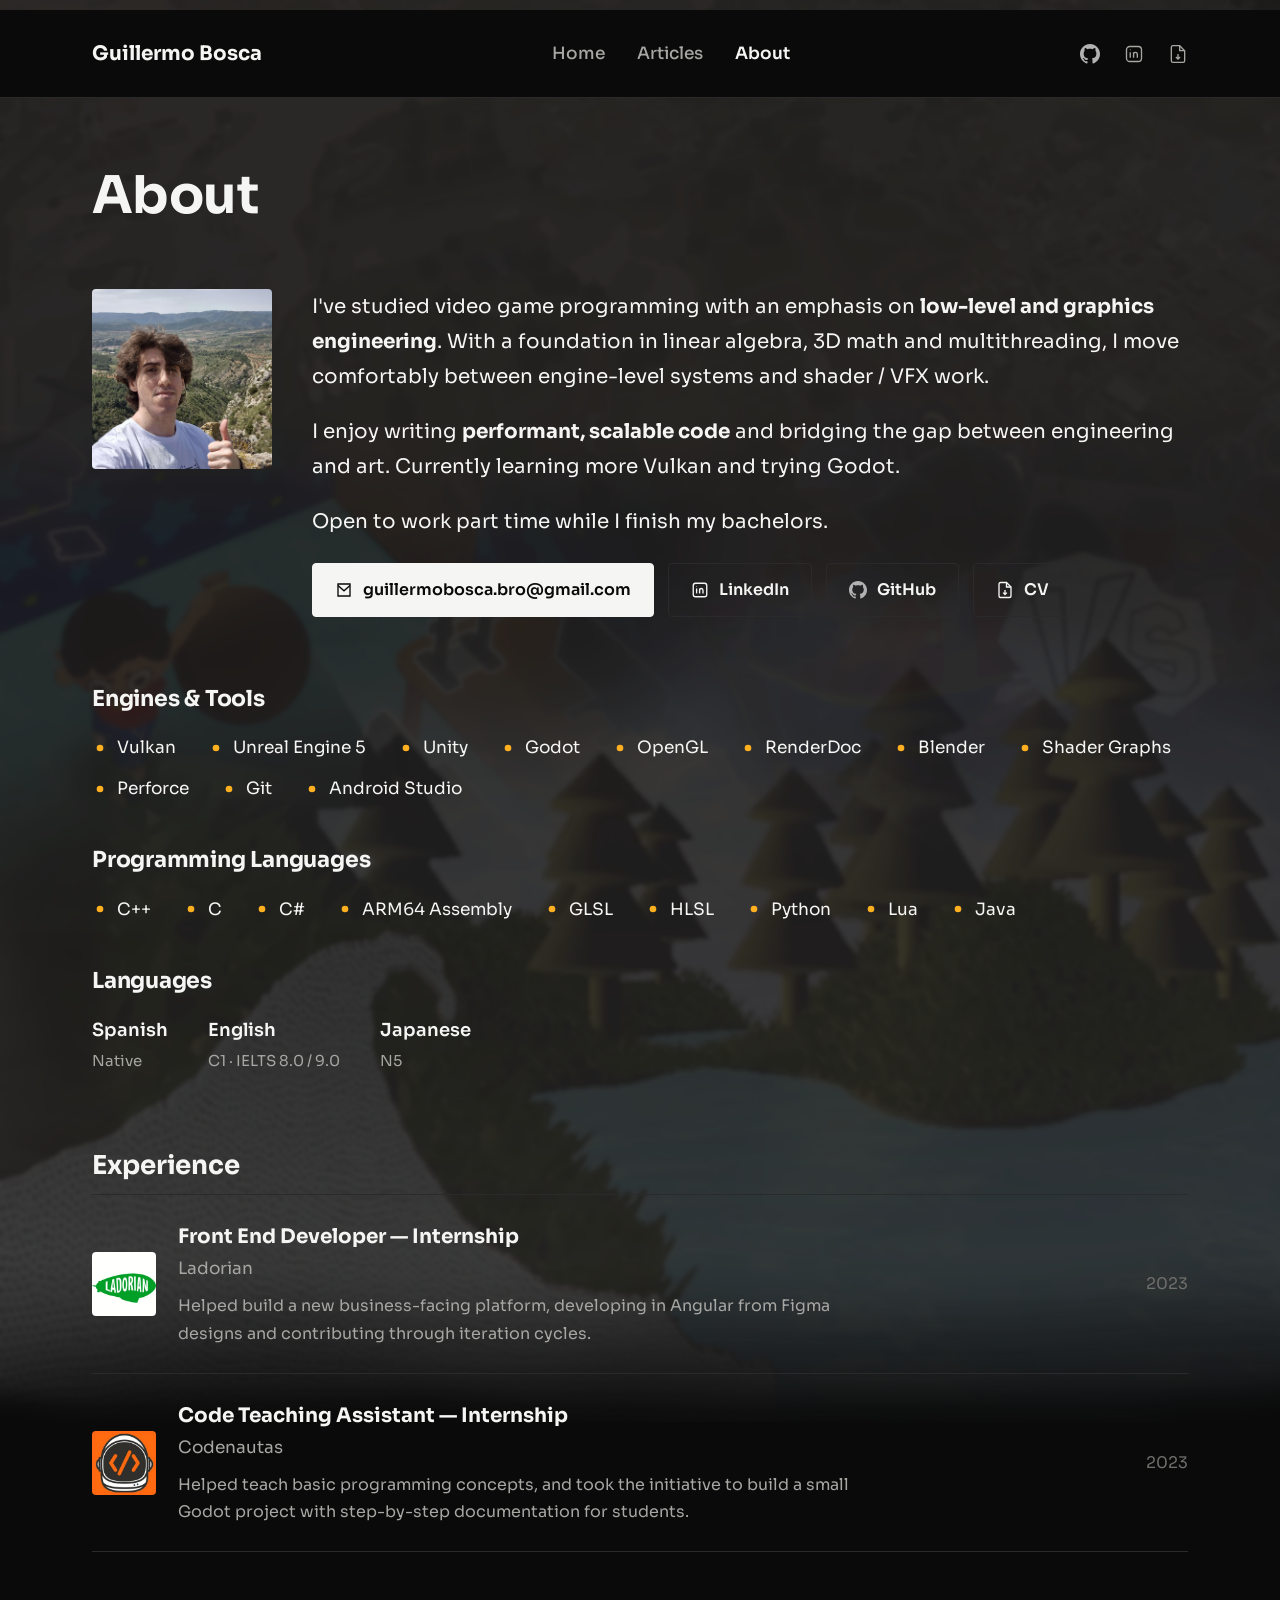
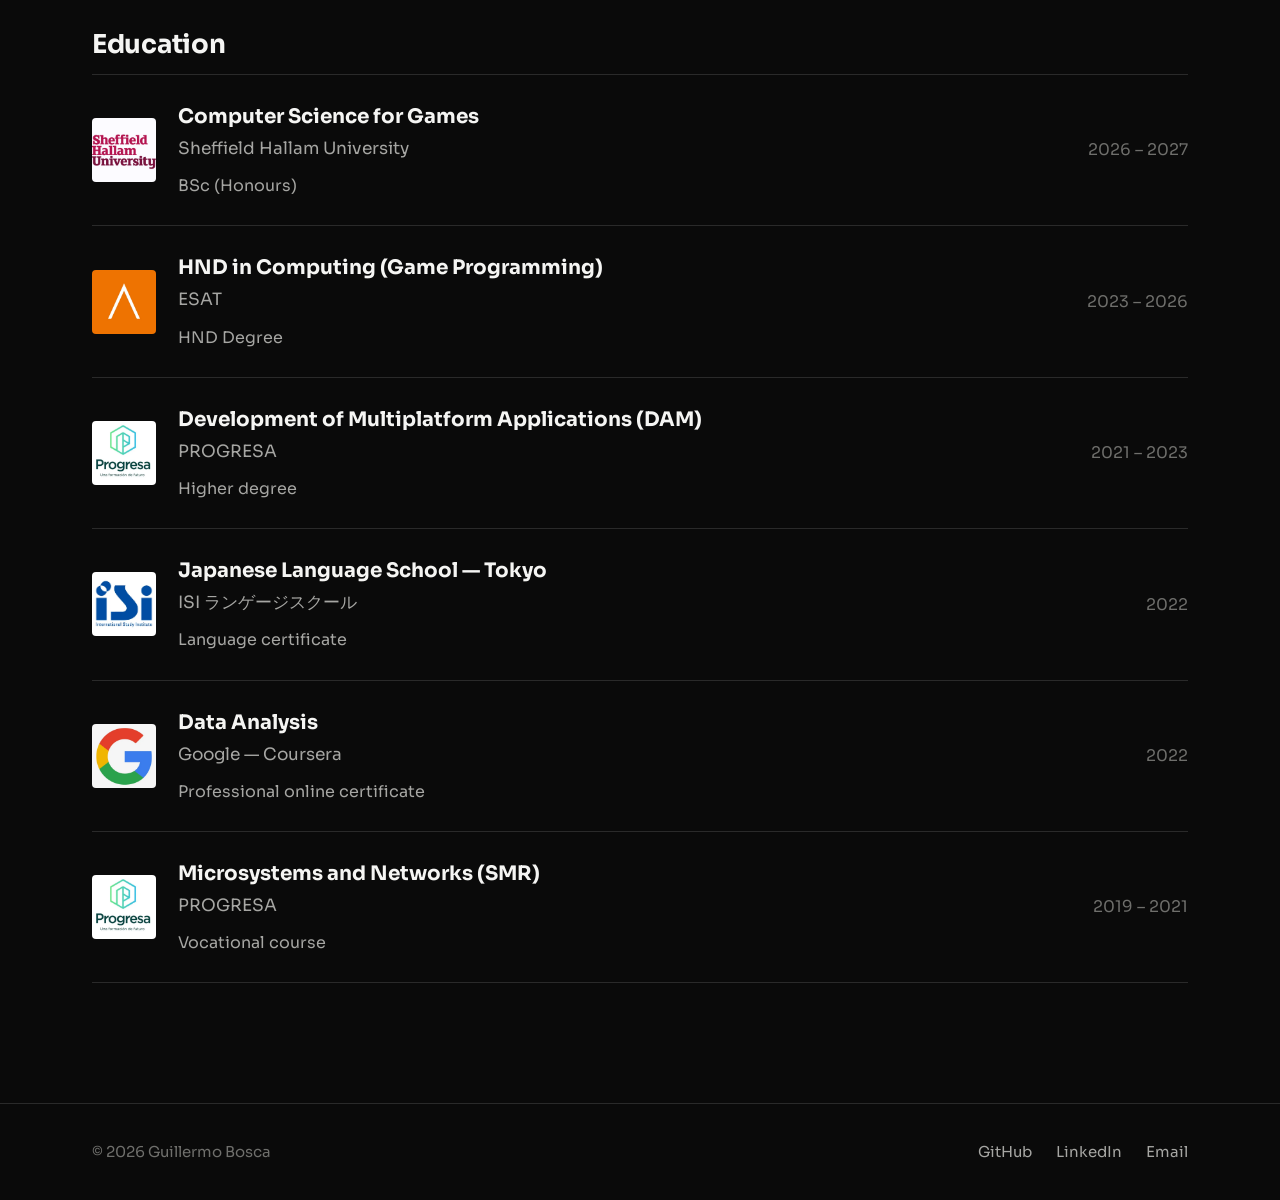
==== commit d9a66d8d: "github icon changed" ====
--- a/about.html
+++ b/about.html
@@ -19,8 +19,7 @@
     </nav>
     <div class="header-icons">
       <a class="icon-link" href="https://github.com/kenhacodes" target="_blank" rel="noopener" aria-label="GitHub">
-        <svg viewBox="0 0 24 24" fill="none" stroke="currentColor" stroke-width="1.6"><rect x="3" y="3" width="18" height="18" rx="4"/><path d="M9 8.5 6.5 12 9 15.5M15 8.5 17.5 12 15 15.5"/></svg>
-      </a>
+ <img src="assets/img/logos/github.svg" alt="GitHub">      </a>
       <a class="icon-link" href="https://linkedin.com/in/guillermo-bosca" target="_blank" rel="noopener" aria-label="LinkedIn">
         <svg viewBox="0 0 24 24" fill="none" stroke="currentColor" stroke-width="1.6"><rect x="3" y="3" width="18" height="18" rx="4"/><line x1="7.5" y1="10" x2="7.5" y2="16.5"/><circle cx="7.5" cy="7" r="0.6" fill="currentColor" stroke="none"/><path d="M11.5 16.5V10M11.5 12.5c0-1.5 1-2.5 2.3-2.5 1.3 0 2.2.9 2.2 2.5v4"/></svg>
       </a>
@@ -60,8 +59,8 @@
           LinkedIn
         </a>
         <a class="btn" href="https://github.com/kenhacodes" target="_blank" rel="noopener">
-          <svg viewBox="0 0 24 24" fill="none" stroke="currentColor" stroke-width="1.8"><rect x="3" y="3" width="18" height="18" rx="3"/><path d="M9 8.5 6.5 12 9 15.5M15 8.5 17.5 12 15 15.5"/></svg>
-          GitHub
+ <img src="assets/img/logos/github.svg" alt="GitHub"> 
+           GitHub
         </a>
         <a class="btn" href="assets/cv/Guillermo_Bosca_CV.pdf" target="_blank" rel="noopener">
           <svg viewBox="0 0 24 24" fill="none" stroke="currentColor" stroke-width="1.8"><path d="M14 2H6a2 2 0 0 0-2 2v16a2 2 0 0 0 2 2h12a2 2 0 0 0 2-2V8z"/><path d="M14 2v6h6"/><path d="M12 12v6M9.5 15.5 12 18l2.5-2.5"/></svg>
--- a/css/style.css
+++ b/css/style.css
@@ -121,6 +121,16 @@
   font-weight: 500;
   transition: color .15s ease;
 }
+.icon-link img {
+    width: 20px;
+    height: 20px;
+    filter: brightness(0) saturate(100%) invert(70%);
+    transition: filter .15s ease;
+}
+
+.icon-link:hover img {
+    filter: brightness(0) saturate(100%) invert(100%);
+}
 .icon-link svg{ width:20px; height:20px; }
 .icon-link:hover{ color: var(--text); }
 
@@ -143,6 +153,19 @@
 .btn.primary{ background: var(--text); border-color: var(--text); color:#0a0a0a; }
 .btn.primary:hover{ background: var(--accent); border-color: var(--accent); }
 .btn svg{ width:18px; height:18px; }
+
+.btn img{
+    width:18px;
+    height:18px;
+    display:block;
+    filter: brightness(0) saturate(100%) invert(70%);
+    transition: filter .15s ease;
+}
+
+.btn:hover img{
+    filter: brightness(0) saturate(100%) invert(100%);
+}
+
 
 /* ---------- Footer ---------- */
 .site-footer{
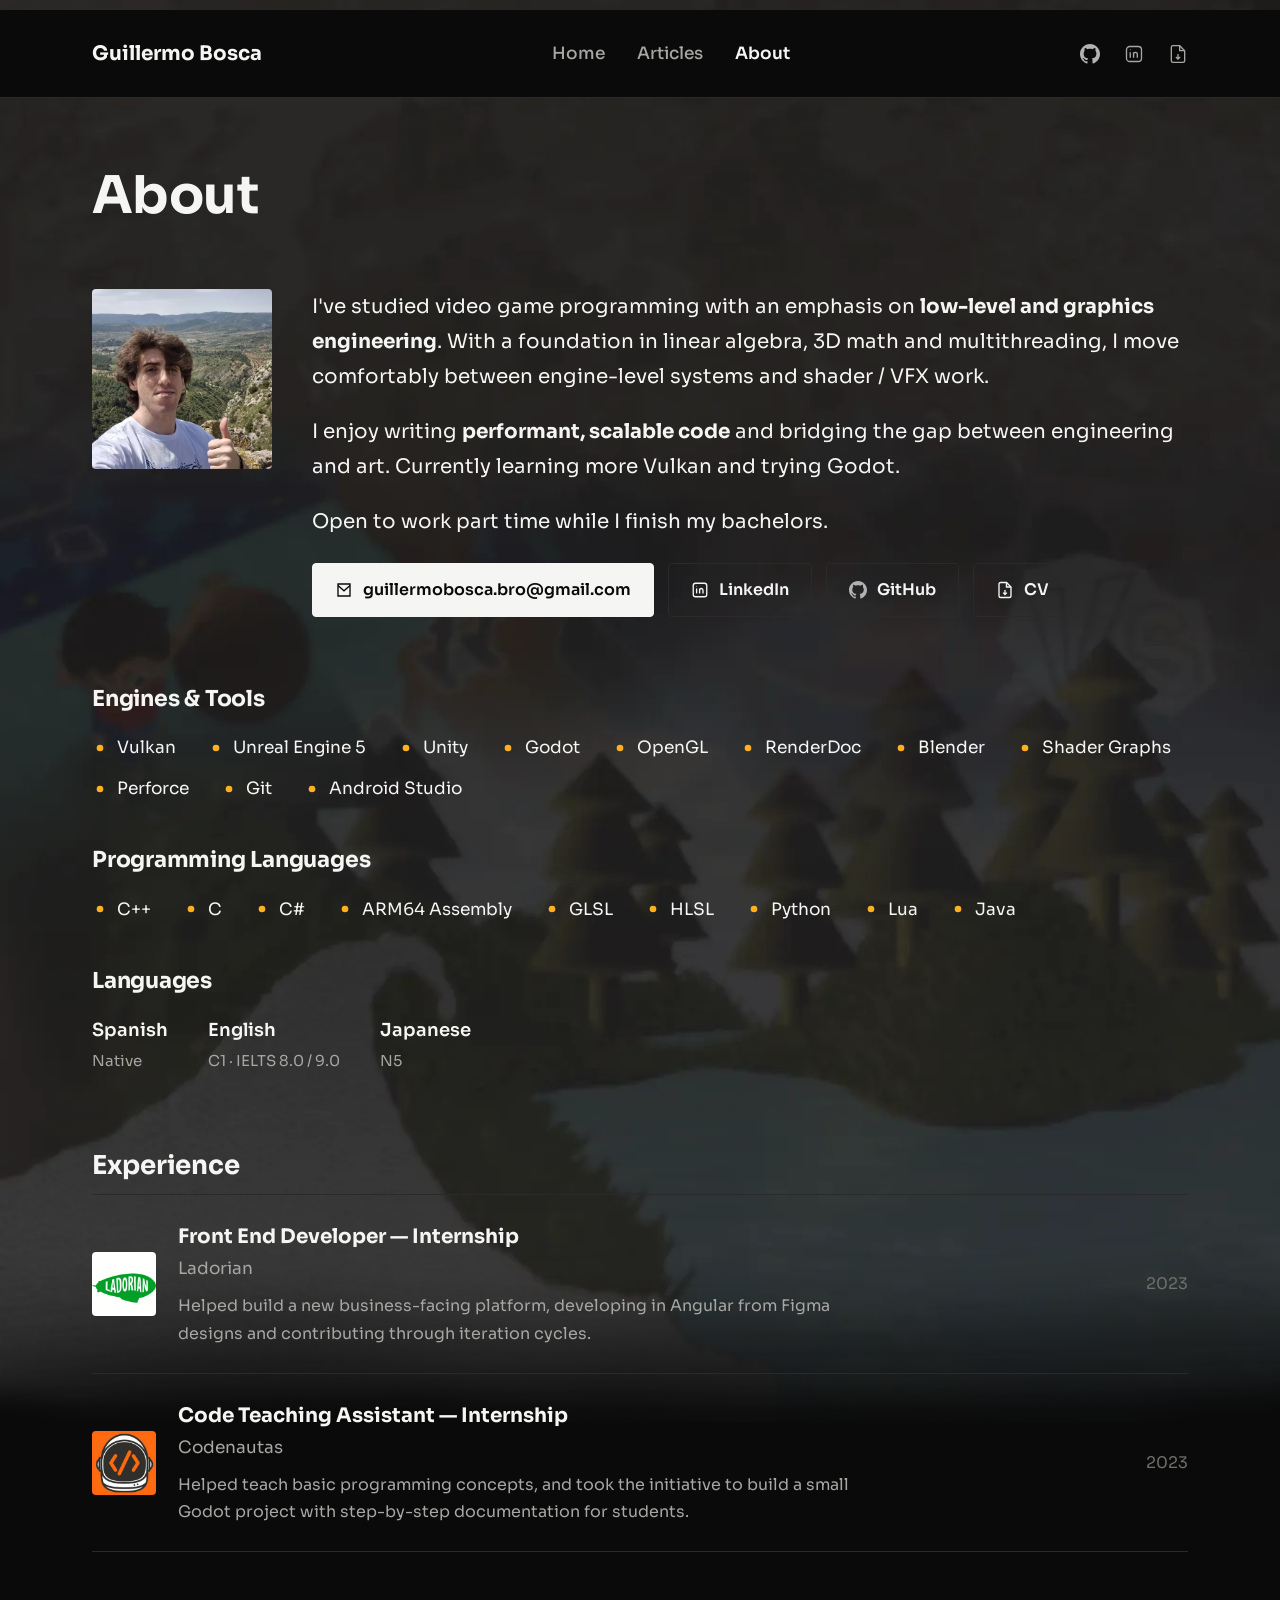
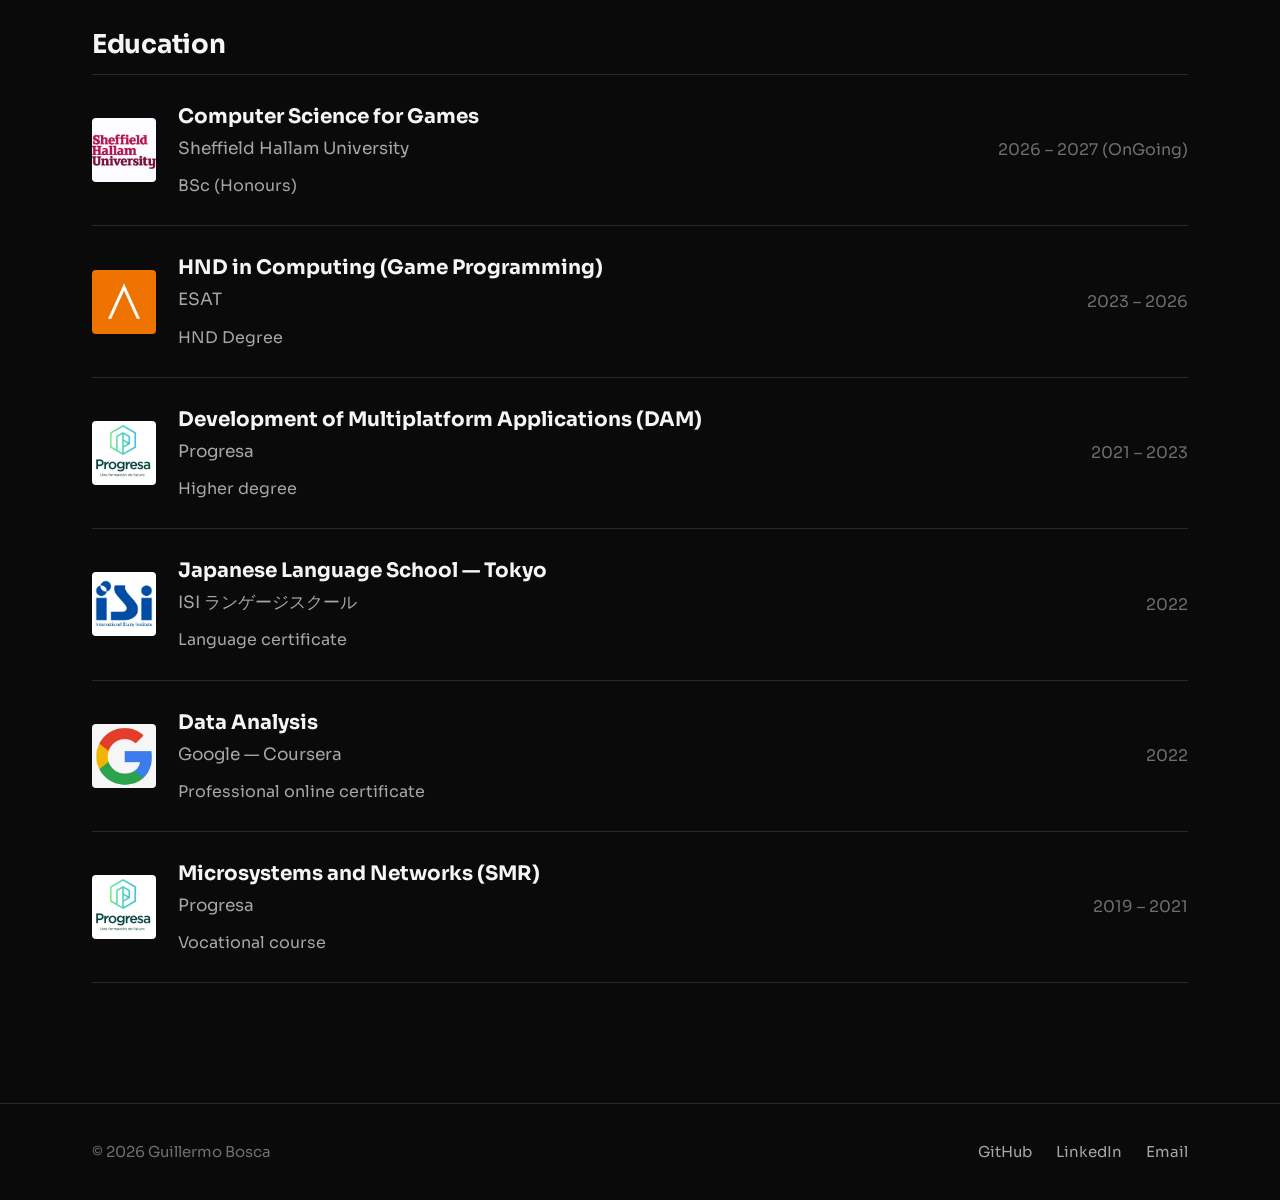
==== commit 3597a36f: "Optimization and favicon" ====
--- a/about.html
+++ b/about.html
@@ -6,6 +6,7 @@
 <title>About — Guillermo Bosca</title>
 <meta name="description" content="About Guillermo Bosca — graphics and game engine programmer.">
 <link rel="stylesheet" href="css/style.css">
+<link rel="icon" type="image/x-icon" href="assets/img/gallery/cat.webp">
 </head>
 <body>
 
@@ -164,7 +165,7 @@
         <div class="org">Sheffield Hallam University</div>
         <p class="desc">BSc (Honours)</p>
       </div>
-      <div class="entry-period">2026 – 2027</div>
+      <div class="entry-period">2026 – 2027 (OnGoing)</div>
     </div>
     <div class="entry-row">
       <div class="entry-logo">
@@ -185,7 +186,7 @@
       </div>
       <div class="entry-body">
         <div class="role">Development of Multiplatform Applications (DAM)</div>
-        <div class="org">PROGRESA</div>
+        <div class="org">Progresa</div>
         <p class="desc">Higher degree</p>
       </div>
       <div class="entry-period">2021 – 2023</div>
@@ -221,7 +222,7 @@
       </div>
       <div class="entry-body">
         <div class="role">Microsystems and Networks (SMR)</div>
-        <div class="org">PROGRESA</div>
+        <div class="org">Progresa</div>
         <p class="desc">Vocational course</p>
       </div>
       <div class="entry-period">2019 – 2021</div>
--- a/css/style.css
+++ b/css/style.css
@@ -41,7 +41,7 @@
 body{
   margin:0;
   padding-top: 10px;
-  background: var(--bg) url("../assets/img/gallery/fondo7.png") top center / 100% auto no-repeat scroll;
+  background: var(--bg) url("../assets/img/gallery/fondo7.webp") top center / 100% auto no-repeat scroll;
   color: var(--text);
   font-family: var(--font);
   font-size: 1.05rem;
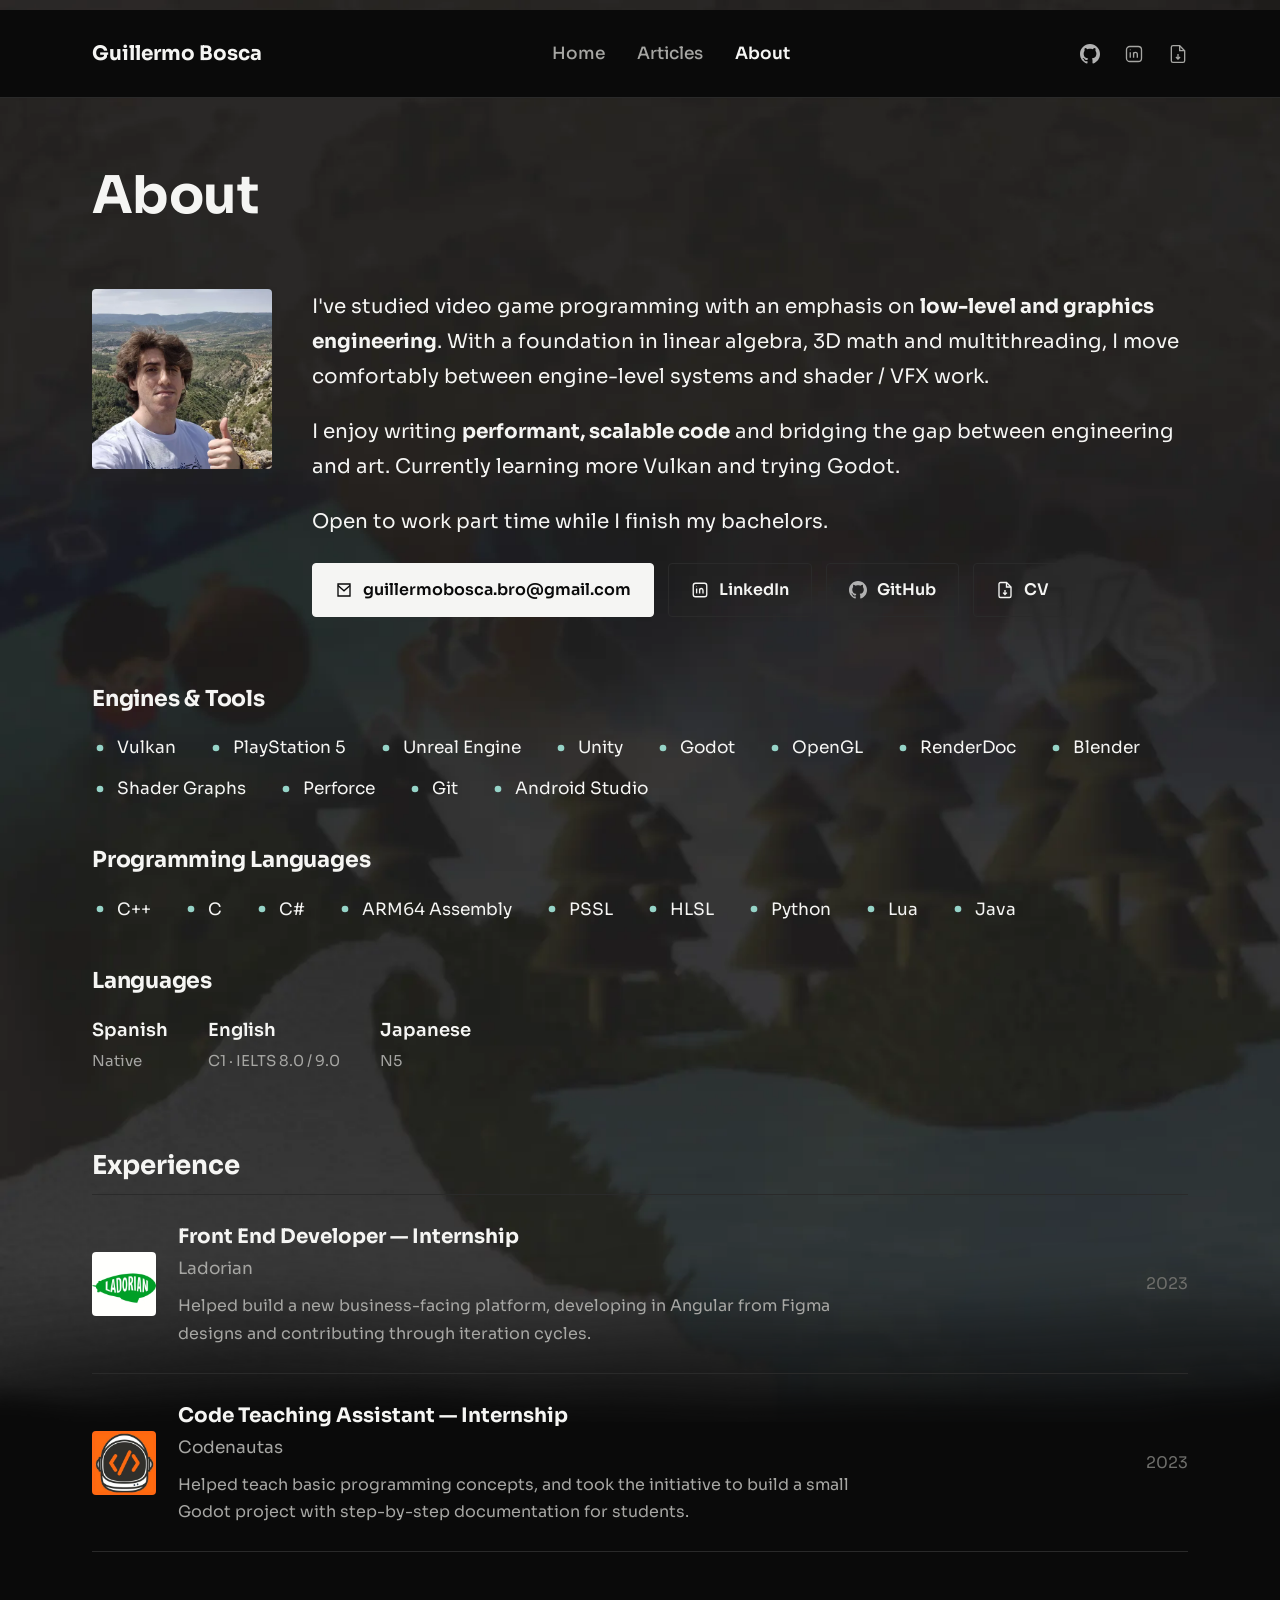
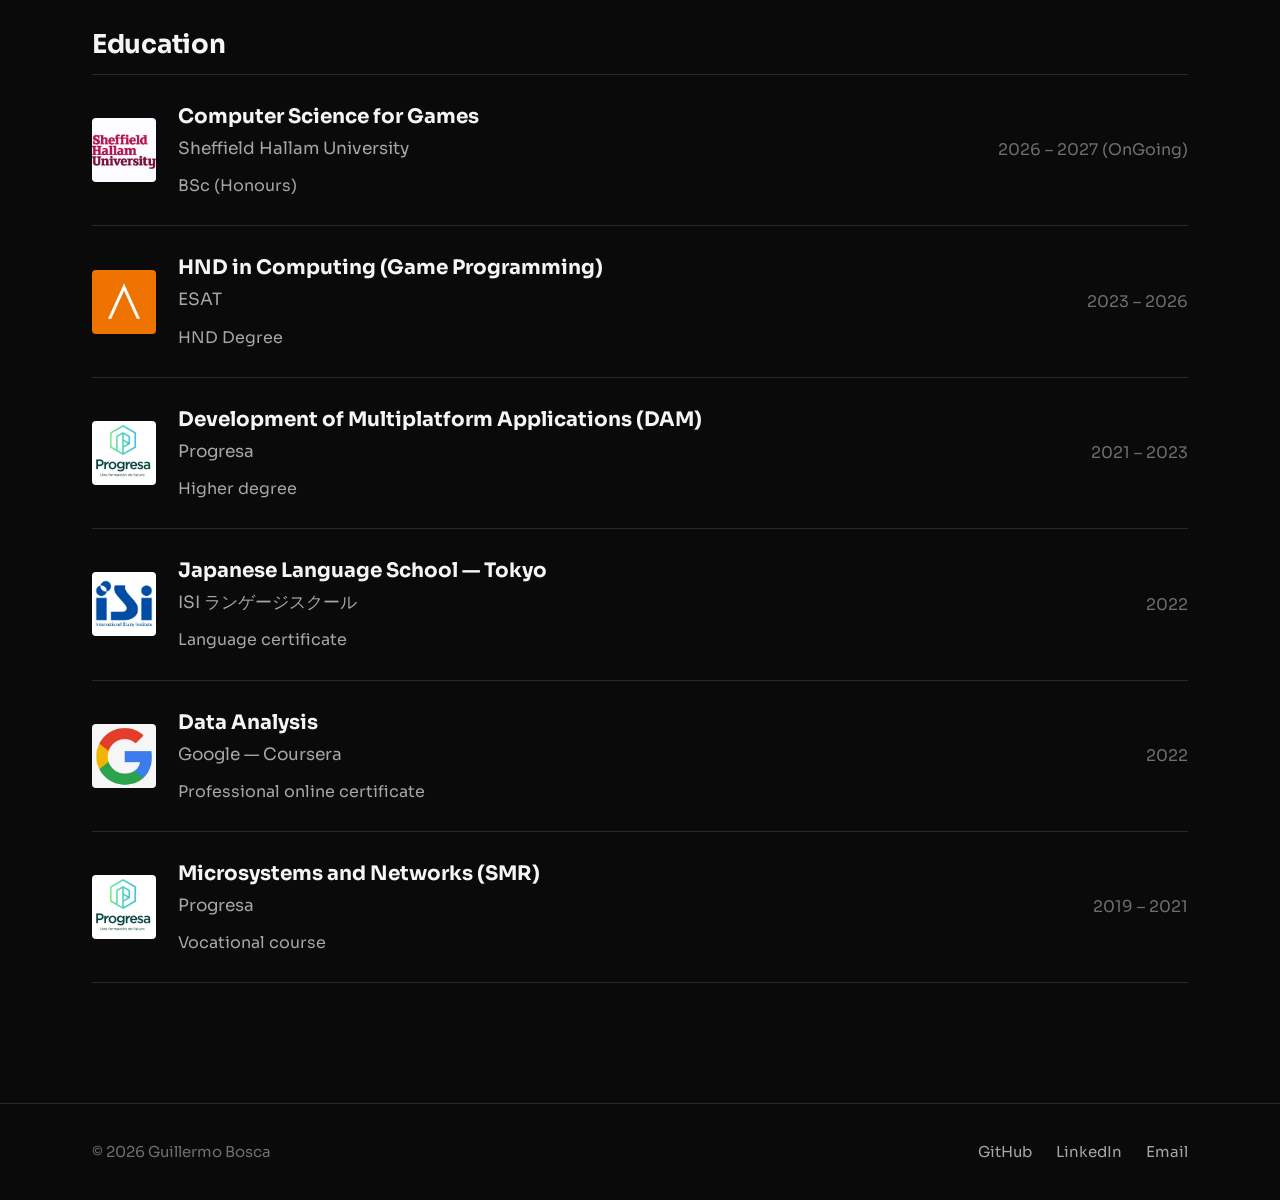
==== commit 0c0d2287: "About update" ====
--- a/about.html
+++ b/about.html
@@ -76,7 +76,8 @@
       <h3>Engines &amp; Tools</h3>
       <div class="skill-list">
         <span class="skill-item"><svg viewBox="0 0 24 24" fill="currentColor"><circle cx="12" cy="12" r="5"/></svg>Vulkan</span>
-        <span class="skill-item"><svg viewBox="0 0 24 24" fill="currentColor"><circle cx="12" cy="12" r="5"/></svg>Unreal Engine 5</span>
+        <span class="skill-item"><svg viewBox="0 0 24 24" fill="currentColor"><circle cx="12" cy="12" r="5"/></svg>PlayStation 5</span>
+        <span class="skill-item"><svg viewBox="0 0 24 24" fill="currentColor"><circle cx="12" cy="12" r="5"/></svg>Unreal Engine</span>
         <span class="skill-item"><svg viewBox="0 0 24 24" fill="currentColor"><circle cx="12" cy="12" r="5"/></svg>Unity</span>
         <span class="skill-item"><svg viewBox="0 0 24 24" fill="currentColor"><circle cx="12" cy="12" r="5"/></svg>Godot</span>
         <span class="skill-item"><svg viewBox="0 0 24 24" fill="currentColor"><circle cx="12" cy="12" r="5"/></svg>OpenGL</span>
@@ -102,7 +103,7 @@
         <span class="skill-item"><svg viewBox="0 0 24 24" fill="currentColor"><circle cx="12" cy="12" r="5"/></svg>C</span>
         <span class="skill-item"><svg viewBox="0 0 24 24" fill="currentColor"><circle cx="12" cy="12" r="5"/></svg>C#</span>
         <span class="skill-item"><svg viewBox="0 0 24 24" fill="currentColor"><circle cx="12" cy="12" r="5"/></svg>ARM64 Assembly</span>
-        <span class="skill-item"><svg viewBox="0 0 24 24" fill="currentColor"><circle cx="12" cy="12" r="5"/></svg>GLSL</span>
+        <span class="skill-item"><svg viewBox="0 0 24 24" fill="currentColor"><circle cx="12" cy="12" r="5"/></svg>PSSL</span>
         <span class="skill-item"><svg viewBox="0 0 24 24" fill="currentColor"><circle cx="12" cy="12" r="5"/></svg>HLSL</span>
         <span class="skill-item"><svg viewBox="0 0 24 24" fill="currentColor"><circle cx="12" cy="12" r="5"/></svg>Python</span>
         <span class="skill-item"><svg viewBox="0 0 24 24" fill="currentColor"><circle cx="12" cy="12" r="5"/></svg>Lua</span>
--- a/css/style.css
+++ b/css/style.css
@@ -16,7 +16,7 @@
   --text-muted:    #a6a6a3;
   --text-dim:      #6f6f6c;
 
-  --accent:        #ffb020;
+  --accent:        #96d4c8;
 
   --font: 'Sora', 'Helvetica Neue', Arial, sans-serif;
 
@@ -208,6 +208,17 @@
   overflow:hidden;
   background: var(--bg-elev-1);
 }
+.card::after{
+  content:'';
+  position:absolute; inset:0;
+  border: 2px solid var(--accent);
+  border-radius: var(--radius);
+  opacity:0;
+  transition: opacity .2s ease;
+  pointer-events:none;
+  z-index:4;
+}
+.card:hover::after{ opacity:1; }
 .card-media{
   position:relative;
   aspect-ratio: 4/3;
@@ -223,7 +234,7 @@
 }
 .card-media video{ opacity:0; }
 .card:hover .card-media img{ transform: scale(1.04); }
-.card:hover .card-media video{ opacity:1; }
+.card-media video.is-playing{ opacity:1; }
 
 .media-placeholder{
   position:absolute; inset:0;
@@ -503,4 +514,4 @@
 @media (prefers-reduced-motion: reduce){
   *{ animation-duration: 0.001ms !important; animation-iteration-count: 1 !important; transition-duration: 0.001ms !important; }
   html{ scroll-behavior: auto; }
-}
+}
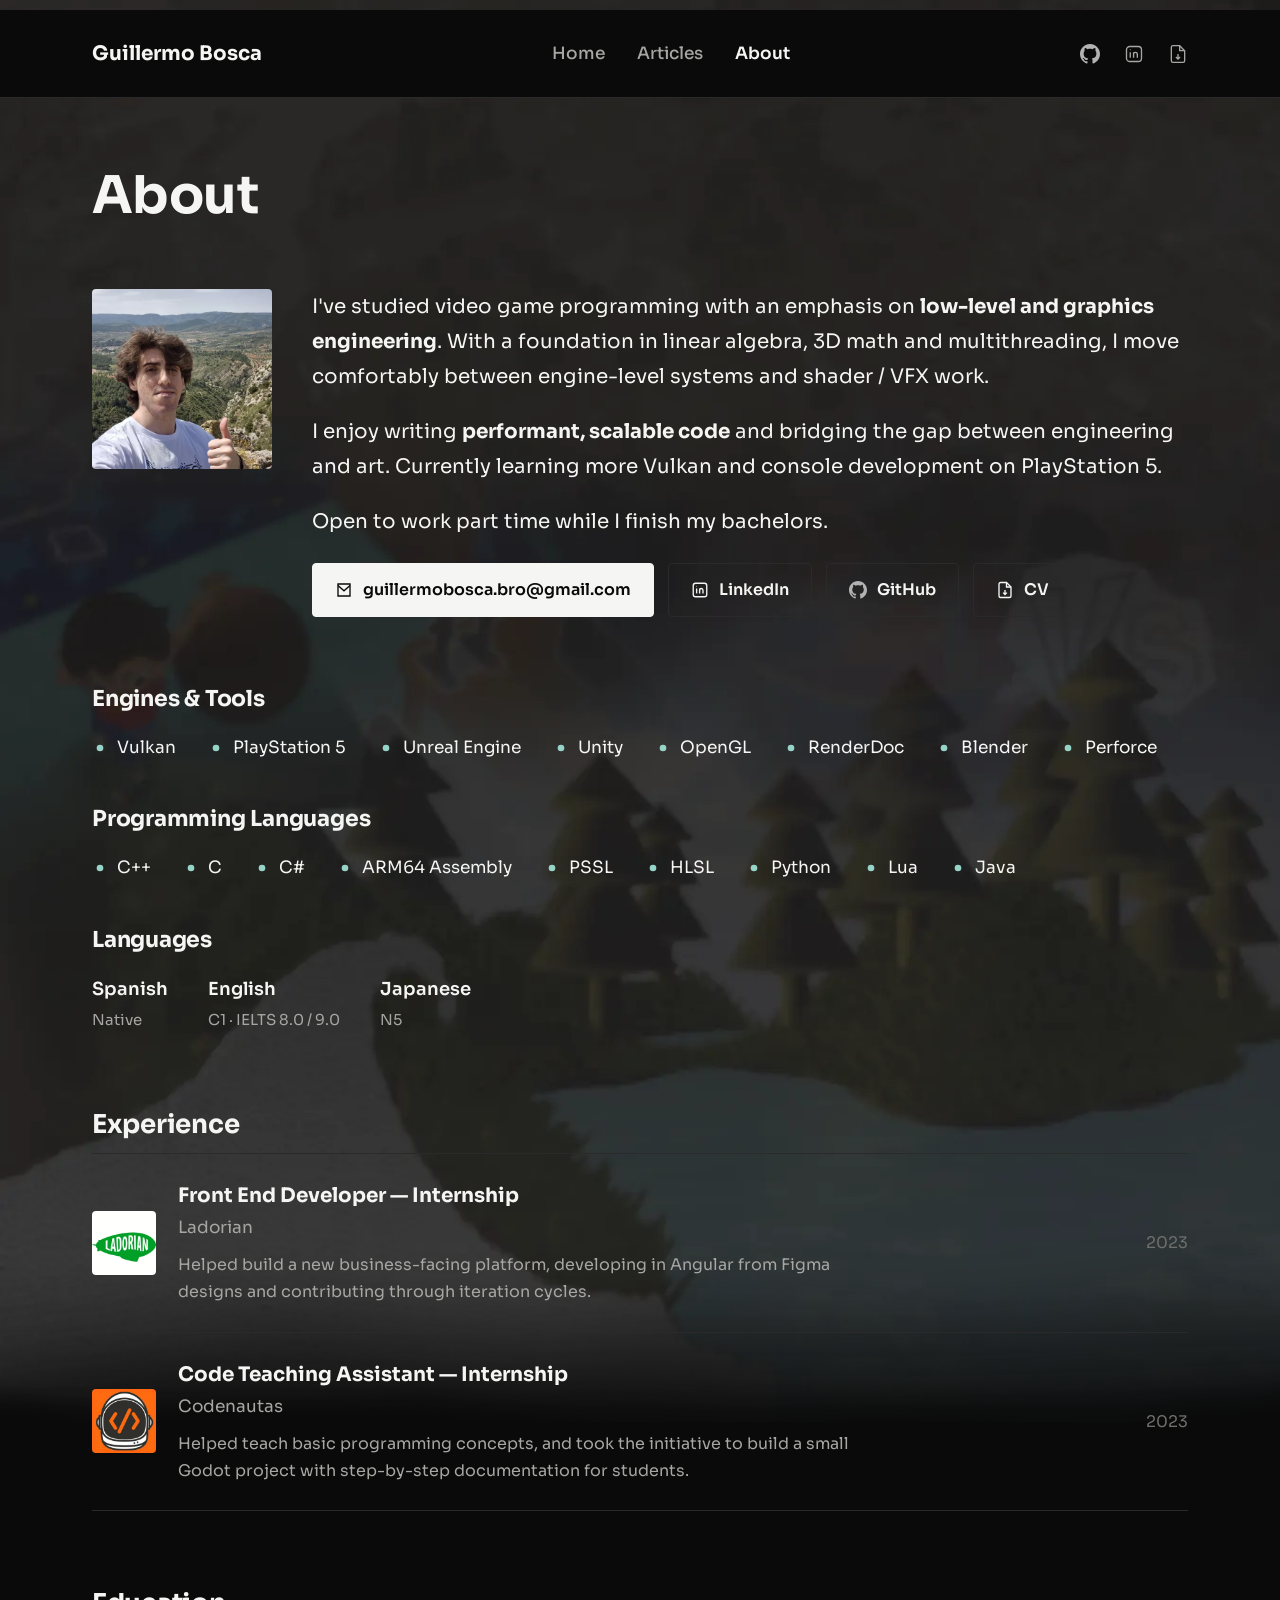
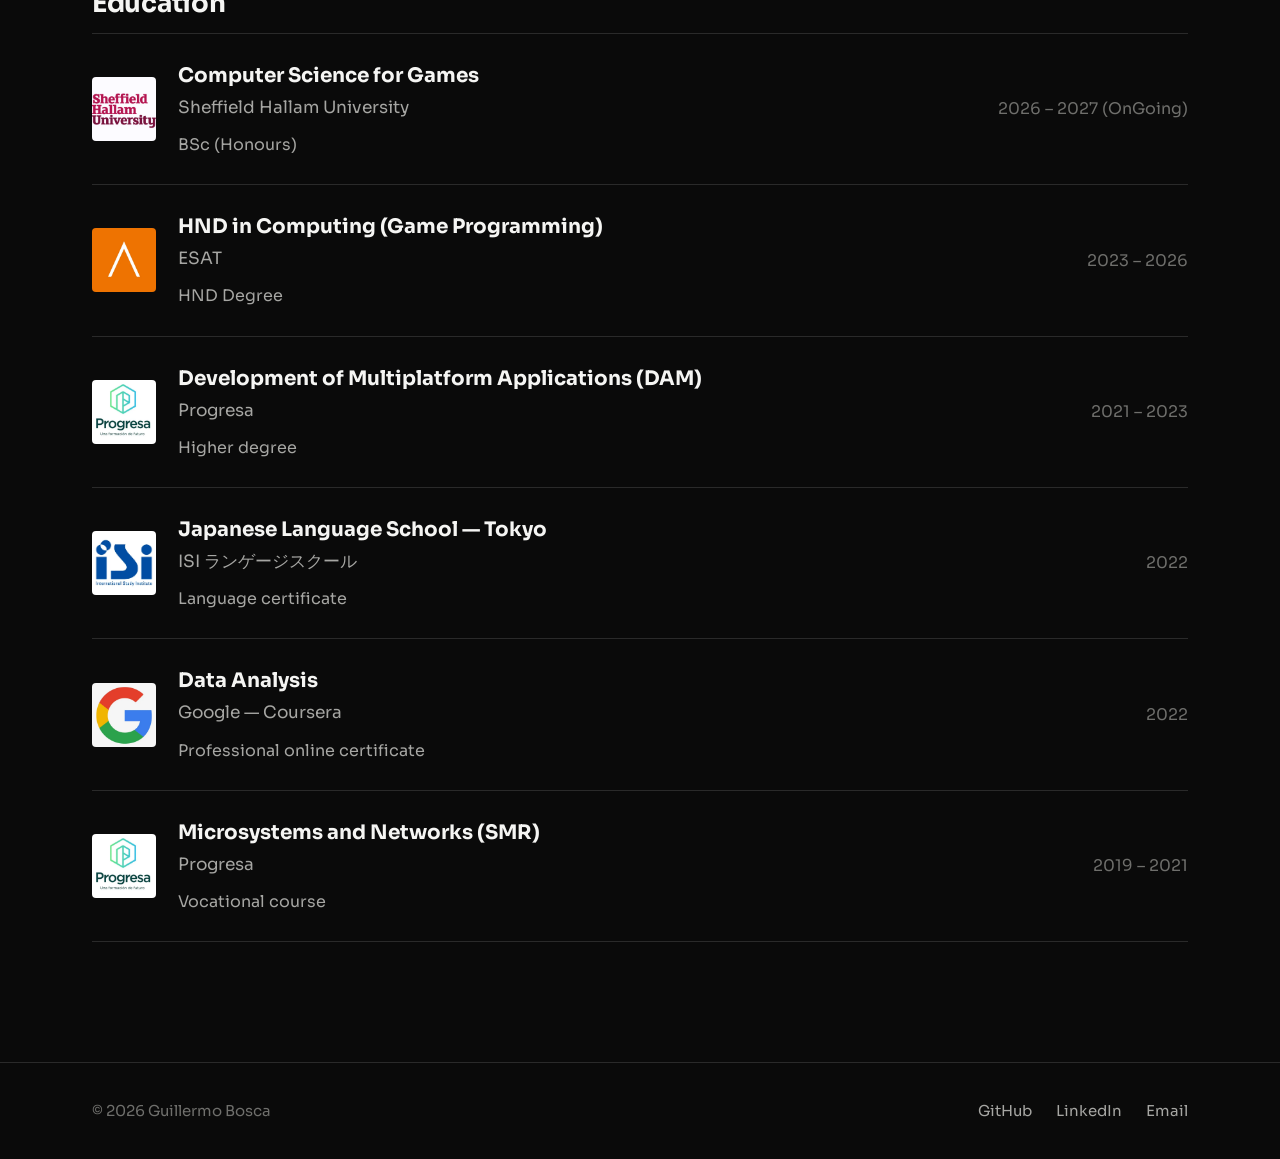
==== commit 39195949: "Accesibility and about me changes" ====
--- a/about.html
+++ b/about.html
@@ -48,7 +48,7 @@
 
     <div class="about-bio">
       <p>I've studied video game programming with an emphasis on <strong>low-level and graphics engineering</strong>. With a foundation in linear algebra, 3D math and multithreading, I move comfortably between engine-level systems and shader / VFX work.</p>
-      <p>I enjoy writing <strong>performant, scalable code</strong> and bridging the gap between engineering and art. Currently learning more Vulkan and trying Godot.</p>
+      <p>I enjoy writing <strong>performant, scalable code</strong> and bridging the gap between engineering and art. Currently learning more Vulkan and console development on PlayStation 5.</p>
       <p>Open to work part time while I finish my bachelors.</p>
       <div class="contact-row">
         <a class="btn primary" href="mailto:guillermobosca.bro@gmail.com">
@@ -79,20 +79,20 @@
         <span class="skill-item"><svg viewBox="0 0 24 24" fill="currentColor"><circle cx="12" cy="12" r="5"/></svg>PlayStation 5</span>
         <span class="skill-item"><svg viewBox="0 0 24 24" fill="currentColor"><circle cx="12" cy="12" r="5"/></svg>Unreal Engine</span>
         <span class="skill-item"><svg viewBox="0 0 24 24" fill="currentColor"><circle cx="12" cy="12" r="5"/></svg>Unity</span>
-        <span class="skill-item"><svg viewBox="0 0 24 24" fill="currentColor"><circle cx="12" cy="12" r="5"/></svg>Godot</span>
         <span class="skill-item"><svg viewBox="0 0 24 24" fill="currentColor"><circle cx="12" cy="12" r="5"/></svg>OpenGL</span>
         <span class="skill-item"><svg viewBox="0 0 24 24" fill="currentColor"><circle cx="12" cy="12" r="5"/></svg>RenderDoc</span>
         <span class="skill-item"><svg viewBox="0 0 24 24" fill="currentColor"><circle cx="12" cy="12" r="5"/></svg>Blender</span>
-        <span class="skill-item"><svg viewBox="0 0 24 24" fill="currentColor"><circle cx="12" cy="12" r="5"/></svg>Shader Graphs</span>
         <span class="skill-item"><svg viewBox="0 0 24 24" fill="currentColor"><circle cx="12" cy="12" r="5"/></svg>Perforce</span>
-        <span class="skill-item"><svg viewBox="0 0 24 24" fill="currentColor"><circle cx="12" cy="12" r="5"/></svg>Git</span>
         <!--
+          <span class="skill-item"><svg viewBox="0 0 24 24" fill="currentColor"><circle cx="12" cy="12" r="5"/></svg>Git</span>
+          <span class="skill-item"><svg viewBox="0 0 24 24" fill="currentColor"><circle cx="12" cy="12" r="5"/></svg>Shader Graphs</span>
+          <span class="skill-item"><svg viewBox="0 0 24 24" fill="currentColor"><circle cx="12" cy="12" r="5"/></svg>Godot</span>
           <span class="skill-item"><svg viewBox="0 0 24 24" fill="currentColor"><circle cx="12" cy="12" r="5"/></svg>SQL</span>
           <span class="skill-item"><svg viewBox="0 0 24 24" fill="currentColor"><circle cx="12" cy="12" r="5"/></svg>Angular</span>
           <span class="skill-item"><svg viewBox="0 0 24 24" fill="currentColor"><circle cx="12" cy="12" r="5"/></svg>MongoDB</span>
           <span class="skill-item"><svg viewBox="0 0 24 24" fill="currentColor"><circle cx="12" cy="12" r="5"/></svg>Firebase</span>
+          <span class="skill-item"><svg viewBox="0 0 24 24" fill="currentColor"><circle cx="12" cy="12" r="5"/></svg>Android Studio</span>
         -->
-        <span class="skill-item"><svg viewBox="0 0 24 24" fill="currentColor"><circle cx="12" cy="12" r="5"/></svg>Android Studio</span>
       </div>
     </div>
 
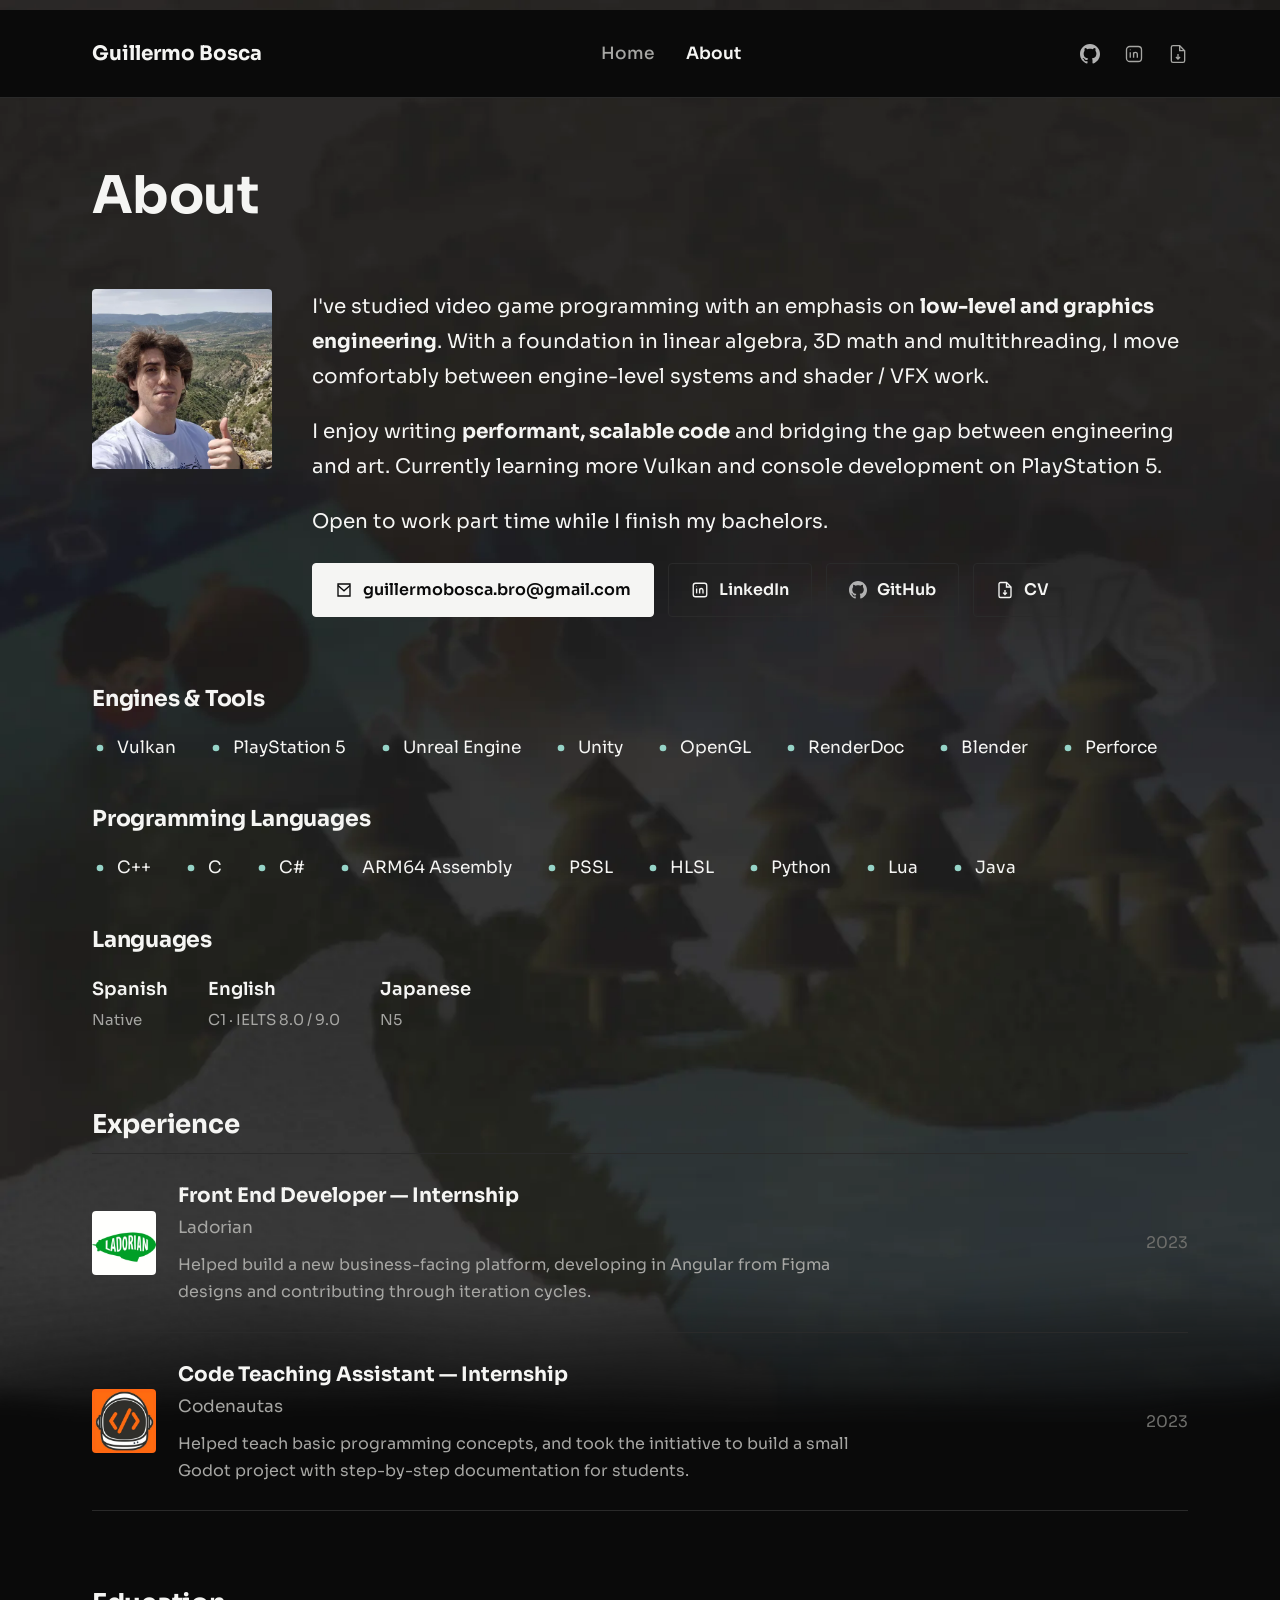
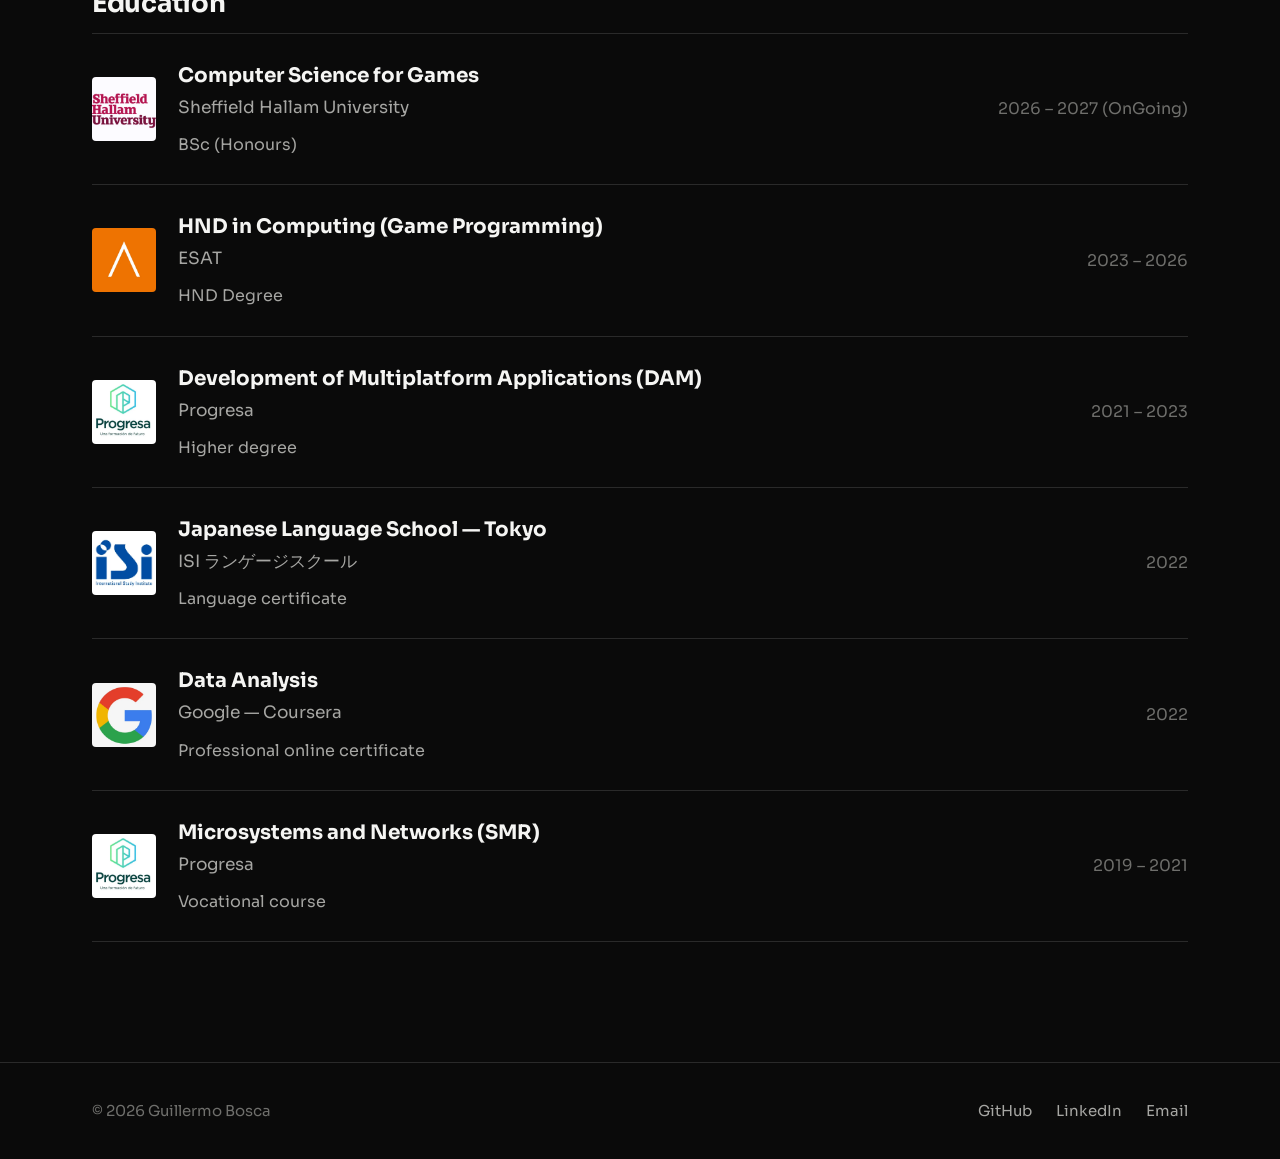
==== commit 9617c604: "Articles section commented out until I release my first article :/" ====
--- a/about.html
+++ b/about.html
@@ -15,7 +15,9 @@
     <a href="index.html" class="logo">Guillermo Bosca</a>
     <nav class="main-nav" aria-label="Primary">
       <a href="index.html">Home</a>
+      <!--
       <a href="articles.html">Articles</a>
+    -->
       <a href="about.html" class="active">About</a>
     </nav>
     <div class="header-icons">
